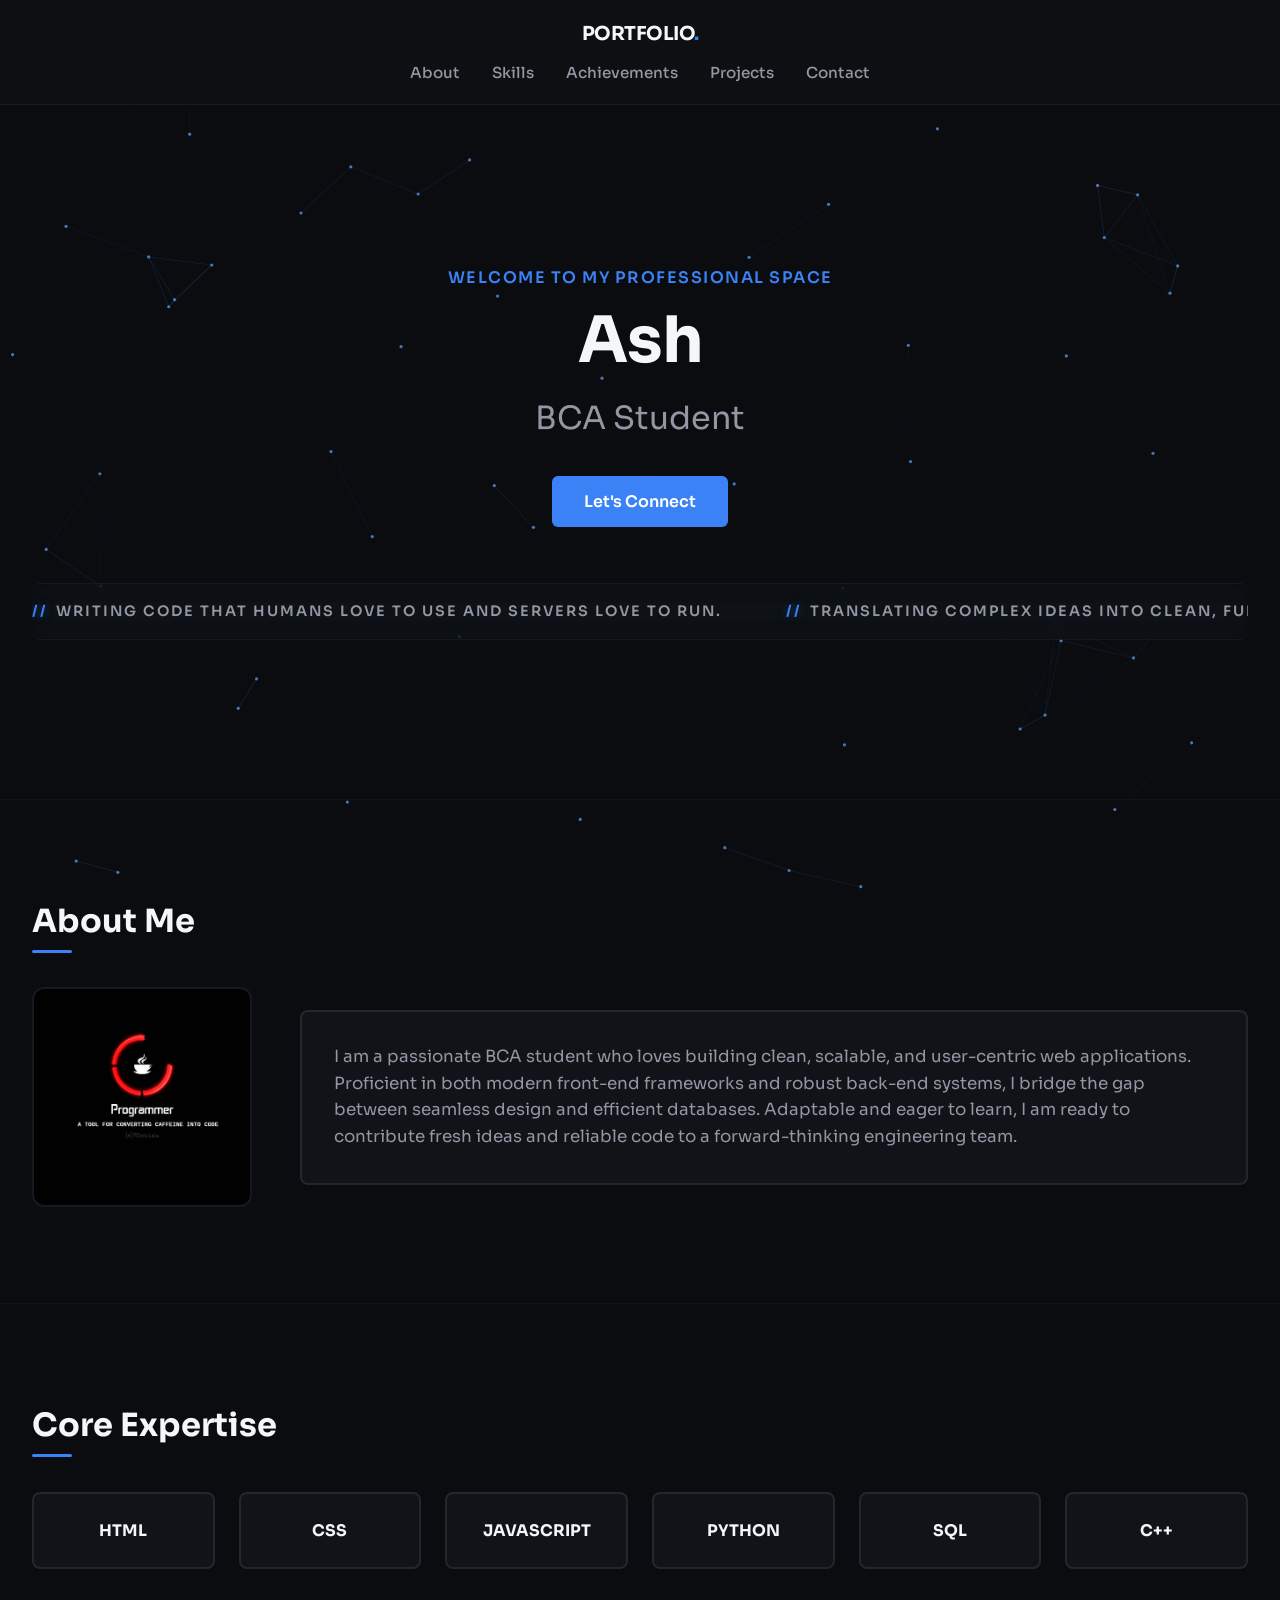
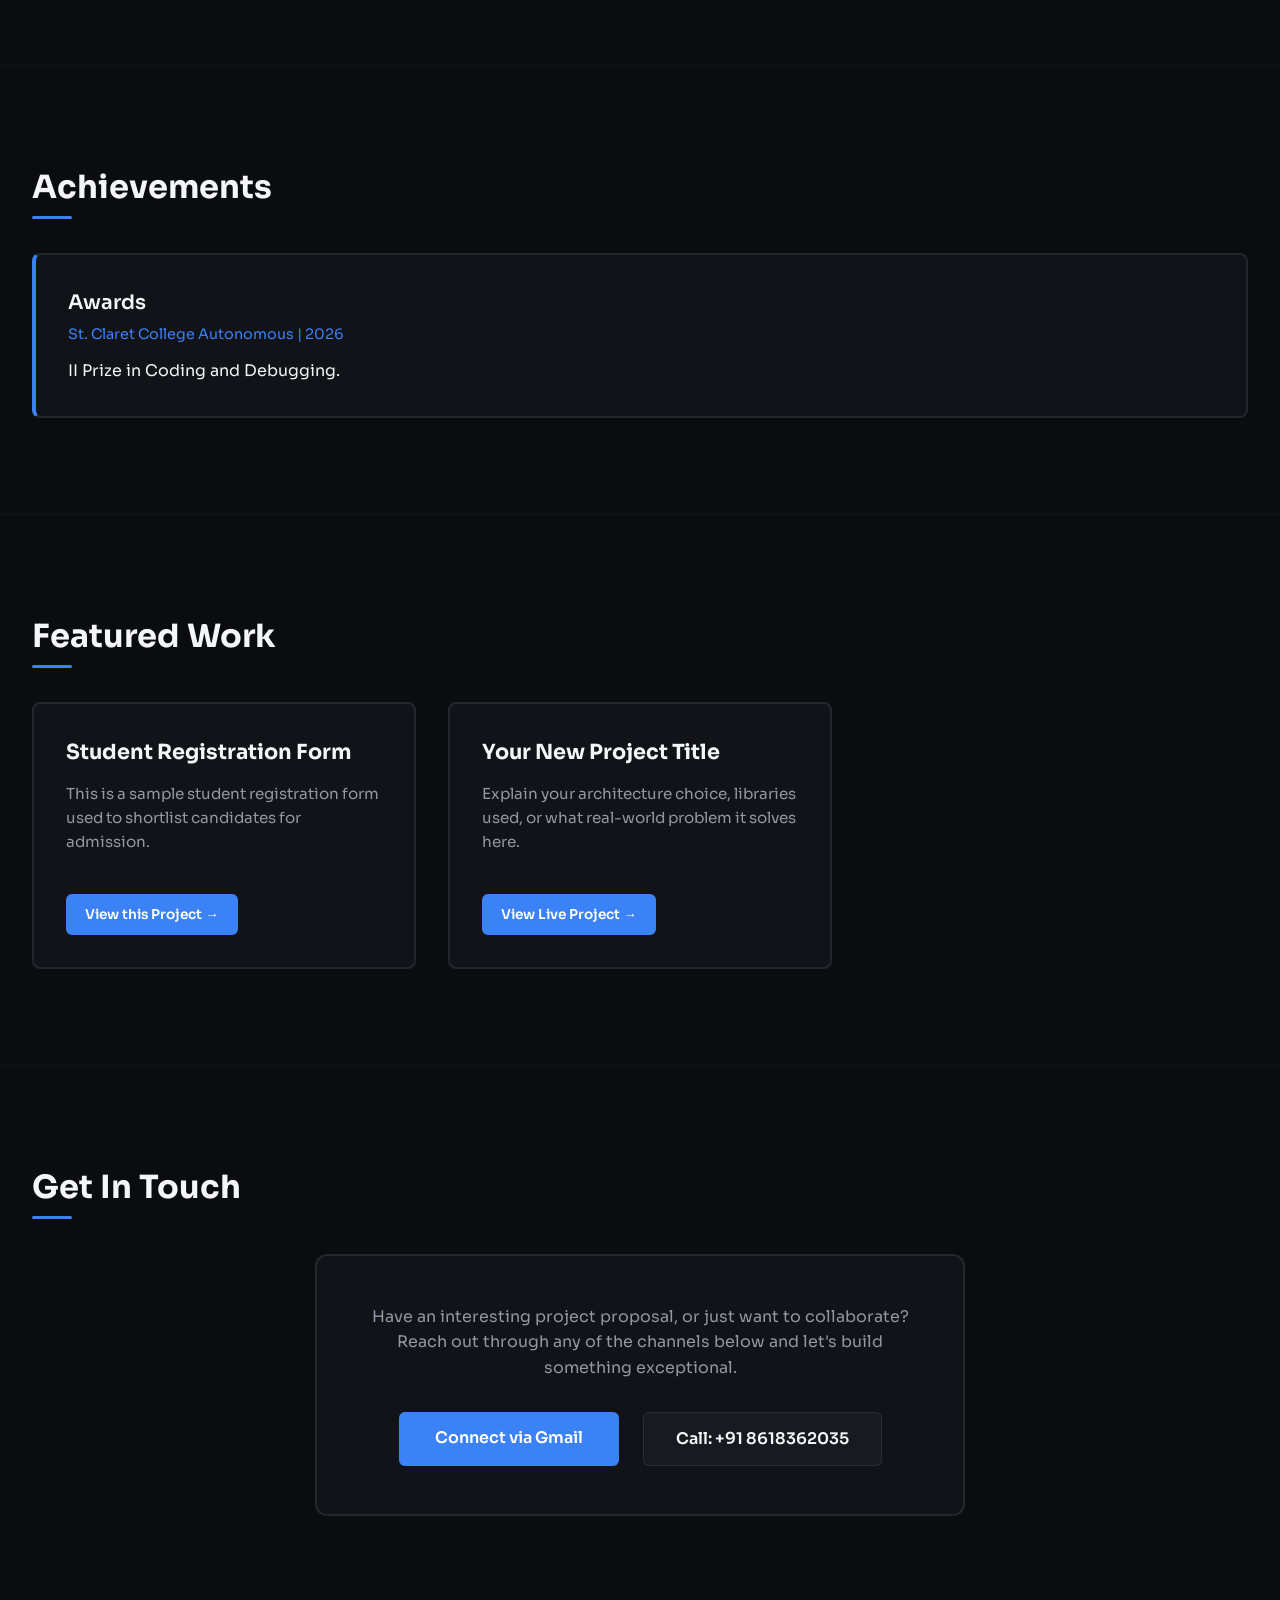
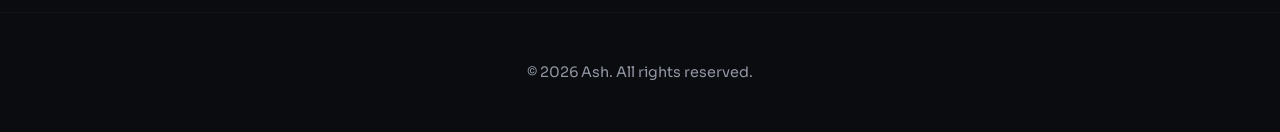
==== index.html @ 535f30d0 "Jul 12, 2026, 1:12 PM" ====
<!DOCTYPE html>
<html lang="en">

<head>
    <meta charset="UTF-8">
    <meta name="viewport" content="width=device-width, initial-scale=1.0">
    <title>Professional Portfolio</title>
    <!-- Google Fonts for premium typography -->
    <link rel="preconnect" href="https://fonts.googleapis.com">
    <link rel="preconnect" href="https://fonts.gstatic.com" crossorigin>
    <link href="https://fonts.googleapis.com/css2?family=Sora:wght@300;400;500;600;700&display=swap"
        rel="stylesheet">

    <!-- Link to your external stylesheet -->
    <link rel="stylesheet" href="style.css">
</head>

<body>

    <!-- Animated network constellation background -->
<canvas id="bg-canvas"></canvas>

    <!-- Navigation Ribbon -->
    <header class="header-ribbon">
        <nav class="nav-container">
            <div class="logo">PORTFOLIO<span>.</span></div>
            <ul class="nav-links">
                <li><a href="#about">About</a></li>
                <li><a href="#skills">Skills</a></li>
                <li><a href="#achievements">Achievements</a></li>
                <li><a href="#projects">Projects</a></li>
                <li><a href="#contact">Contact</a></li>
            </ul>
        </nav>
    </header>

    <main>
        <!-- Hero Section -->
        <section class="section hero">
            <div class="hero-tag">Welcome to my professional space</div>
            <h1 class="hero-name">Ash </h1>
            <div class="hero-designation">BCA Student </div>
            <a href="#contact" class="btn">Let's Connect</a>

            <!-- Modern Infinite Scrolling Marquee -->
            <div class="marquee-container">
                <div class="marquee-content">
                    <div class="marquee-item"><span>//</span> Writing code that humans love to use and servers love to
                        run. </div>
                    <div class="marquee-item"><span>//</span> Translating complex ideas into clean, functional, and
                        scalable code. </div>

                    <div class="marquee-item"><span>//</span> Writing code that humans love to use and servers love to
                        run.</div>
                    <div class="marquee-item"><span>//</span> Translating complex ideas into clean, functional, and
                        scalable code. </div>
                </div>
            </div>
        </section>

       <!-- About Section -->
<section id="about" class="section">
    <h2 class="section-title">About Me</h2>
    <div class="about-container">
        <div class="about-image-wrapper">
            <div class="profile-tile-inner">
                <img src="ash.jpg" alt="Ash - Profile Picture" class="profile-img">
            </div>
        </div>
        <div class="about-card">
            <p class="about-text">
                I am a passionate BCA student who loves building clean, scalable, and user-centric web
                applications. Proficient in both modern front-end frameworks and robust back-end systems, I bridge the
                gap between seamless design and efficient databases. Adaptable and eager to learn, I am ready to
                contribute fresh ideas and reliable code to a forward-thinking engineering team.
            </p>
        </div>
    </div>
</section>

        <!-- Skills Section -->
        <section id="skills" class="section">
            <h2 class="section-title">Core Expertise</h2>
            <div class="skills-grid">
                <div class="skill-card">
                    <h4>HTML</h4>
                </div>
                <div class="skill-card">
                    <h4>CSS</h4>
                </div>
                <div class="skill-card">
                    <h4>JAVASCRIPT</h4>
                </div>
                <div class="skill-card">
                    <h4>PYTHON</h4>
                </div>
                <div class="skill-card">
                    <h4>SQL</h4>
                </div>
                <div class="skill-card">
                    <h4>C++</h4>
                </div>
            </div>
        </section>

        <!-- Achievements Section -->
        <section id="achievements" class="section">
            <h2 class="section-title">Achievements</h2>
            <div class="achievements-list">
                <div class="achievement-item">
                    <h3 class="achievement-title">Awards</h3>
                    <div class="achievement-meta">St. Claret College Autonomous | 2026</div>
                    <p class="about-text">II Prize in Coding and Debugging.</p>
                </div>
            </div>
        </section>

        <!-- Projects Section -->
        <section id="projects" class="section">
            <h2 class="section-title">Featured Work</h2>
            <div class="projects-grid">
                <div class="project-card live-project-card">
                    <div>
                        <h3 class="project-title">Student Registration Form</h3>
                        <p class="project-desc">This is a sample student registration form used to shortlist candidates
                            for admission.</p>
                    </div>
                    <a href="SRF.html" target="_blank" class="btn project-btn">View this Project →</a>
                </div>
                <div class="project-card">
                    <div>
                        <h3 class="project-title">Your New Project Title</h3>
                        <p class="project-desc">Explain your architecture choice, libraries used, or what real-world
                            problem it solves here.</p>
                    </div>
                    <a href="your-project-folder-name/index.html" target="_blank" class="btn project-btn">View Live
                        Project →</a>
                </div>
            </div>
        </section>

        <!-- Contact Section -->
        <section id="contact" class="section">
            <h2 class="section-title">Get In Touch</h2>
            <div class="contact-box">
                <p>Have an interesting project proposal, or just want to collaborate? Reach out through any of the
                    channels below and let's build something exceptional.</p>
                <div class="contact-actions">
                    <a href="https://mail.google.com/mail/?view=cm&fs=1&to=ashwinvinu346@gmail.com&su=Project%20Inquiry"
                        target="_blank" class="btn contact-btn">
                        Connect via Gmail
                    </a>
                    <a href="tel:+918618362035" class="btn contact-btn btn-secondary">
                        Call: +91 8618362035
                    </a>
                </div>
            </div>
        </section>
    </main>

    <!-- Footer Space -->
    <footer class="footer">
        <p>&copy; 2026 Ash. All rights reserved.</p>
    </footer>

    <!-- Link to your external script -->
    <script src="script.js" defer></script>

    <script>
        const canvas = document.getElementById('bg-canvas');
        const ctx = canvas.getContext('2d');
        let width, height, particles;
        function resize() {
            width = canvas.width = window.innerWidth;
            height = canvas.height = window.innerHeight;
        }
        window.addEventListener('resize', resize);
        resize();
        const PARTICLE_COUNT = Math.floor((width * height) / 18000);
        const LINK_DISTANCE = 140;
        const SPEED = 0.15;
        function createParticles() {
            particles = [];
            for (let i = 0; i < PARTICLE_COUNT; i++) {
                particles.push({
                    x: Math.random() * width,
                    y: Math.random() * height,
                    vx: (Math.random() - 0.5) * SPEED,
                    vy: (Math.random() - 0.5) * SPEED
                });
            }
        }
        createParticles();
        function draw() {
            ctx.clearRect(0, 0, width, height);
            for (let i = 0; i < particles.length; i++) {
                const p = particles[i];
                p.x += p.vx;
                p.y += p.vy;
                if (p.x < 0 || p.x > width) p.vx *= -1;
                if (p.y < 0 || p.y > height) p.vy *= -1;
                ctx.beginPath();
                ctx.arc(p.x, p.y, 1.6, 0, Math.PI * 2);
                ctx.fillStyle = 'rgba(96, 165, 250, 0.7)';
                ctx.fill();
            }
            for (let i = 0; i < particles.length; i++) {
                for (let j = i + 1; j < particles.length; j++) {
                    const a = particles[i], b = particles[j];
                    const dx = a.x - b.x, dy = a.y - b.y;
                    const dist = Math.sqrt(dx * dx + dy * dy);
                    if (dist < LINK_DISTANCE) {
                        ctx.beginPath();
                        ctx.moveTo(a.x, a.y);
                        ctx.lineTo(b.x, b.y);
                        ctx.strokeStyle = `rgba(96, 165, 250, ${0.18 * (1 - dist / LINK_DISTANCE)})`;
                        ctx.lineWidth = 1;
                        ctx.stroke();
                    }
                }
            }
            requestAnimationFrame(draw);
        }
        draw();
    </script>
</body>

</html>
---- style.css ----
/* --- DESIGN SYSTEM & CSS VARIAIABLES --- */
:root {
    --bg-classic: #0a0c10;
--text-main: #f5f6f7;
--text-muted: #9297a3;
--accent: #3b82f6;
--accent-hover: #60a5fa;
--font-stack: 'Sora', -apple-system, BlinkMacSystemFont, sans-serif;
    --neon-glow: 0 10px 25px -5px rgba(59, 130, 246, 0.4), 0 8px 10px -6px rgba(59, 130, 246, 0.4);
    --bg-card-alpha: rgba(22, 25, 32, 0.6);
}

/* --- GLOBAL RESET & BEHAVIOR --- */
* {
    box-sizing: border-box;
    margin: 0;
    padding: 0;
}

html {
    scroll-behavior: smooth;
    scroll-padding-top: 80px;
}

body {
    font-family: var(--font-stack);
    background-color: var(--bg-classic);
    color: var(--text-main);
    overflow-x: hidden;
    line-height: 1.6;
}

/* --- BACKGROUND ANIMATION --- */
/* --- ANIMATED NETWORK CONSTELLATION BACKGROUND --- */
#bg-canvas {
    position: fixed;
    top: 0;
    left: 0;
    width: 100vw;
    height: 100vh;
    z-index: -1;
    background-color: var(--bg-classic);
}

@keyframes pulseBg {
    0% { transform: scale(1); }
    100% { transform: scale(1.08) translate(10px, -10px); }
}

/* --- STICKY NAVIGATION RIBBON --- */
.header-ribbon {
    position: sticky;
    top: 0;
    width: 100%;
    background: rgba(15, 17, 21, 0.85);
    backdrop-filter: blur(12px);
    -webkit-backdrop-filter: blur(12px);
    border-bottom: 1px solid rgba(255, 255, 255, 0.05);
    z-index: 100;
}

.nav-container {
    max-width: var(--max-width);
    margin: 0 auto;
    padding: 1.2rem 2rem;
    display: flex;
    flex-direction: column;
    align-items: center;
    gap: 0.6rem;
}

.logo {
    font-size: 1.2rem;
    font-weight: 700;
    letter-spacing: -0.5px;
}

.logo span {
    color: var(--accent);
}

.nav-links {
    display: flex;
    list-style: none;
    gap: 2rem;
    flex-wrap: wrap;
    justify-content: center;
}

.nav-links a {
    color: var(--text-muted);
    text-decoration: none;
    font-size: 0.95rem;
    font-weight: 500;
    transition: color 0.25s ease;
}

.nav-links a:hover {
    color: var(--accent);
}

/* --- LAYOUT UTILITIES --- */
.section {
    max-width: var(--max-width);
    margin: 0 auto;
    padding: 6rem 2rem;
    border-bottom: 1px solid rgba(255, 255, 255, 0.03);
}

.section-title {
    font-size: 2rem;
    font-weight: 700;
    margin-bottom: 2.5rem;
    position: relative;
    display: inline-block;
    opacity: 0;
    transform: translateX(100px);
    transition: transform 1s cubic-bezier(0.16, 1, 0.3, 1), opacity 1s cubic-bezier(0.16, 1, 0.3, 1);
    will-change: transform, opacity;
}

.section-title.is-visible {
    opacity: 1;
    transform: translateX(0);
}

.section-title::after {
    content: '';
    position: absolute;
    bottom: -6px;
    left: 0;
    width: 40px;
    height: 3px;
    background-color: var(--accent);
    border-radius: 2px;
}

/* --- HERO HEADER SECTION --- */
.hero {
    display: flex;
    flex-direction: column;
    justify-content: center;
    align-items: center;
    text-align: center;
    min-height: calc(85vh - 70px);
}

.hero-designation {
    font-size: 2rem;
    color: var(--text-muted);
    font-weight: 400;
    margin-bottom: 2rem;
    opacity: 0;
    animation: fadeInDesignation 1.4s ease forwards;
    animation-delay: 0.6s;
}

@keyframes fadeInDesignation {
    from {
        opacity: 0;
        transform: translateY(16px);
    }
    to {
        opacity: 1;
        transform: translateY(0);
    }
}

.hero-tag {
    color: var(--accent);
    font-size: 1rem;
    font-weight: 600;
    letter-spacing: 1.5px;
    text-transform: uppercase;
    margin-bottom: 1rem;
}

.hero-name {
    font-size: 4rem;
    font-weight: 700;
    line-height: 1.1;
    margin-bottom: 1rem;
    letter-spacing: -1px;
}

.hero-designation {
    font-size: 2rem;
    color: var(--text-muted);
    font-weight: 400;
    margin-bottom: 2rem;
}

.btn {
    display: inline-block;
    background-color: var(--accent);
    color: #fff;
    padding: 0.8rem 2rem;
    border-radius: 6px;
    text-decoration: none;
    font-weight: 600;
    transition: transform 0.25s cubic-bezier(0.4, 0, 0.2, 1), background-color 0.25s ease, box-shadow 0.25s ease;
    width: fit-content;
}

.btn:hover {
    background-color: var(--accent-hover);
    transform: translateY(-4px);
    box-shadow: var(--neon-glow);
}

/* --- MODERN INFINITE MARQUEE --- */
.marquee-container {
    margin-top: 3.5rem;
    width: 100%;
    overflow: hidden;
    background: rgba(22, 25, 32, 0.4);
    backdrop-filter: blur(8px);
    -webkit-backdrop-filter: blur(8px);
    border-top: 1px solid rgba(255, 255, 255, 0.03);
    border-bottom: 1px solid rgba(255, 255, 255, 0.03);
    padding: 1rem 0;
    display: flex;
    align-items: center;
    border-radius: 8px;
    box-shadow: inset 0 0 20px rgba(0, 0, 0, 0.2);
    user-select: none;
}

.marquee-content {
    display: flex;
    white-space: nowrap;
    gap: 4rem;
    animation: scrollMarquee 25s linear infinite;
}

.marquee-container:hover .marquee-content {
    animation-play-state: paused;
}

.marquee-item {
    display: flex;
    align-items: center;
    gap: 0.5rem;
    font-size: 0.9rem;
    font-weight: 600;
    text-transform: uppercase;
    letter-spacing: 2px;
    color: var(--text-muted);
    transition: color 0.3s ease;
}

.marquee-item span {
    color: var(--accent);
    text-shadow: 0 0 8px rgba(59, 130, 246, 0.5);
}

.marquee-item:hover {
    color: var(--text-main);
}

@keyframes scrollMarquee {
    0% { transform: translateX(0); }
    100% { transform: translateX(-50%); }
}

/* --- ABOUT SECTION WITH PROFILE IMAGE --- */
/* STREAMING_CHUNK: Applying hardware-accelerated Cyber-Border CSS styles... */
/* --- ABOUT SECTION WITH ELECTRIC CYBER-BORDER PROFILE TILE --- */
.about-container {
    display: flex;
    gap: 3rem;
    align-items: center;
}

.about-card {
    flex: 1;
    background-color: var(--bg-card-alpha);
    backdrop-filter: blur(6px);
    -webkit-backdrop-filter: blur(6px);
    padding: 2rem;
    border-radius: 8px;
    border: 2px solid rgba(255, 255, 255, 0.08);
    transition: transform 0.25s cubic-bezier(0.4, 0, 0.2, 1), border-color 0.25s ease, box-shadow 0.25s ease;
}

.about-card:hover {
    transform: translateY(-5px);
    border-color: var(--accent);
    box-shadow: var(--neon-glow);
}

.about-card .about-text {
    color: var(--text-muted);
    font-size: 1.05rem;
}
/* Profile picture main tile container */
.about-image-wrapper {
    position: relative;
    width: 220px;
    height: 220px;
    border-radius: 12px;
    overflow: hidden;
    background: #161920;
    display: flex;
    align-items: center;
    justify-content: center;
    flex-shrink: 0;
    /* Handles the smooth card-lift physics and shadow transitions */
    transition: transform 0.3s cubic-bezier(0.4, 0, 0.2, 1), box-shadow 0.3s ease;
    cursor: pointer;
}

/* The neon laser line running behind the tile border.
   It spins in a continuous loop ONLY when the card is hovered */
.about-image-wrapper::before {
    content: '';
    position: absolute;
    width: 150%;
    height: 150%;
    background: conic-gradient(from 0deg, transparent, #3b82f6, #60a5fa, transparent, transparent);
    animation: rotateProfileBorder 3s linear infinite;
    opacity: 0; /* Hidden when not hovered */
    transition: opacity 0.3s ease;
    z-index: 1;
}

/* Inner masking card container to create a perfect 2px gap around your picture */
.profile-tile-inner {
    position: relative;
    width: calc(100% - 4px); /* Subtracting 4px creates a clean 2px frame edge space */
    height: calc(100% - 4px);
    background: #161920;
    border-radius: 10px;
    overflow: hidden;
    z-index: 2;
}

.profile-img {
    width: 100%;
    height: 100%;
    object-fit: cover;
    transition: transform 0.3s ease;
}

/* Hover Actions: Lifts the tile, triggers the loop scanner, and adds a micro-zoom to the portrait */
.about-image-wrapper:hover {
    transform: translateY(-8px) scale(1.03);
    box-shadow: 0 15px 30px rgba(59, 130, 246, 0.25);
}

.about-image-wrapper:hover::before {
    opacity: 1; /* Reveals the running border loop */
}

.about-image-wrapper:hover .profile-img {
    transform: scale(1.05); /* Slight internal zoom matches the pop */
}

/* Hardware-accelerated loop keyframes */
@keyframes rotateProfileBorder {
    from {
        transform: rotate(0deg);
    }
    to {
        transform: rotate(360deg);
    }
}

/* --- SKILLS SECTION WITH NEON EFFECTS --- */
.skills-grid {
    display: grid;
    grid-template-columns: repeat(auto-fill, minmax(180px, 1fr));
    gap: 1.5rem;
}

.skill-card {
    background-color: var(--bg-card-alpha);
    backdrop-filter: blur(6px);
    -webkit-backdrop-filter: blur(6px);
    padding: 1.5rem;
    border-radius: 8px;
    text-align: center;
    border: 2px solid rgba(255, 255, 255, 0.08);
    transition: transform 0.25s cubic-bezier(0.4, 0, 0.2, 1), border-color 0.25s ease, box-shadow 0.25s ease;
}

.skill-card:hover {
    transform: translateY(-5px);
    border-color: var(--accent);
    box-shadow: var(--neon-glow);
}

/* --- ACHIEVEMENTS SECTION (FRESH ELECTRIC CYBER-BORDER ONLY) --- */
.achievements-list {
    display: flex;
    flex-direction: column;
    gap: 1.5rem;
}

.achievement-item {
    background-color: var(--bg-card-alpha);
    backdrop-filter: blur(6px);
    -webkit-backdrop-filter: blur(6px);
    padding: 2rem;
    border-radius: 8px;
    border-left: 4px solid var(--accent);
    border-top: 2px solid rgba(255, 255, 255, 0.08);
    border-right: 2px solid rgba(255, 255, 255, 0.08);
    border-bottom: 2px solid rgba(255, 255, 255, 0.08);
    transition: transform 0.25s cubic-bezier(0.4, 0, 0.2, 1), border-color 0.25s ease, box-shadow 0.25s ease;
}

.achievement-item:hover {
    transform: translateY(-4px);
    border-color: #3b82f6;
    border-left-color: var(--accent);
    box-shadow: inset 0 0 12px rgba(59, 130, 246, 0.3), 0 10px 20px rgba(0, 0, 0, 0.3);
}

.achievement-item:hover .achievement-title {
    color: #60a5fa;
    text-shadow: 0 0 10px rgba(96, 165, 250, 0.5);
}

.achievement-title {
    font-size: 1.25rem;
    font-weight: 600;
    margin-bottom: 0.25rem;
    transition: color 0.25s ease, text-shadow 0.25s ease;
}

.achievement-meta {
    color: var(--accent);
    font-size: 0.9rem;
    margin-bottom: 0.75rem;
}

/* --- PROJECTS SECTION --- */
.projects-grid {
    display: grid;
    grid-template-columns: repeat(auto-fill, minmax(320px, 1fr));
    gap: 2rem;
}

.project-card {
    background-color: var(--bg-card-alpha);
    backdrop-filter: blur(6px);
    -webkit-backdrop-filter: blur(6px);
    border-radius: 8px;
    padding: 2rem;
    display: flex;
    flex-direction: column;
    justify-content: space-between;
    min-height: 220px;
    border: 2px solid rgba(255, 255, 255, 0.08);
    transition: transform 0.25s cubic-bezier(0.4, 0, 0.2, 1), border-color 0.25s ease, box-shadow 0.25s ease;
}

.project-card:hover {
    transform: translateY(-5px);
    border-color: var(--accent);
    box-shadow: var(--neon-glow);
}
.project-title {
    font-size: 1.3rem;
    margin-bottom: 0.75rem;
}

.project-desc {
    color: var(--text-muted);
    font-size: 0.95rem;
    margin-bottom: 1.5rem;
}

.project-btn {
    font-size: 0.85rem;
    padding: 0.6rem 1.2rem;
    margin-top: 1rem;
}

/* --- CONTACT SECTION (FRESH DEEP DIMENSION VOID STYLE ONLY) --- */
.contact-box {
    background-color: var(--bg-card-alpha);
    backdrop-filter: blur(6px);
    -webkit-backdrop-filter: blur(6px);
    padding: 3rem;
    border-radius: 12px;
    text-align: center;
    max-width: 650px;
    margin: 0 auto;
    border: 2px solid rgba(255, 255, 255, 0.08);
}  

.contact-box p {
    color: var(--text-muted);
    margin-bottom: 2rem;
}

.contact-actions {
    display: flex;
    gap: 1.5rem;
    justify-content: center;
    flex-wrap: wrap;
}

.contact-btn {
    min-width: 220px;
    text-align: center;
    transition: transform 0.25s cubic-bezier(0.4, 0, 0.2, 1), background-color 0.25s ease, border-color 0.25s ease, box-shadow 0.25s ease !important;
}

.btn-secondary {
    background-color: rgba(255, 255, 255, 0.03);
    border: 1px solid rgba(255, 255, 255, 0.08);
    color: var(--text-main);
}

.contact-actions .contact-btn:hover {
    transform: translateY(-8px);
    background-color: #1a1e26;
    border-color: rgba(255, 255, 255, 0.06);
    box-shadow: 0 30px 60px -15px rgba(0, 0, 0, 0.8);
}

/* --- FOOTER --- */
.footer {
    max-width: var(--max-width);
    margin: 0 auto;
    padding: 3rem 2rem;
    text-align: center;
    color: var(--text-muted);
    font-size: 0.9rem;
}

/* --- RESPONSIVE STRUCTURAL OVERRIDES --- */
@media (max-width: 768px) {
    .hero-name { font-size: 2.5rem; }
    .hero-designation { font-size: 1.5rem; }
    .nav-links { gap: 1rem; }
    .nav-links a { font-size: 0.85rem; }
    .section { padding: 4rem 1.5rem; }
    
    .about-container {
        flex-direction: column;
        text-align: center;
        gap: 2rem;
    }
    .profile-img {
        width: 180px;
        height: 180px;
    }
}
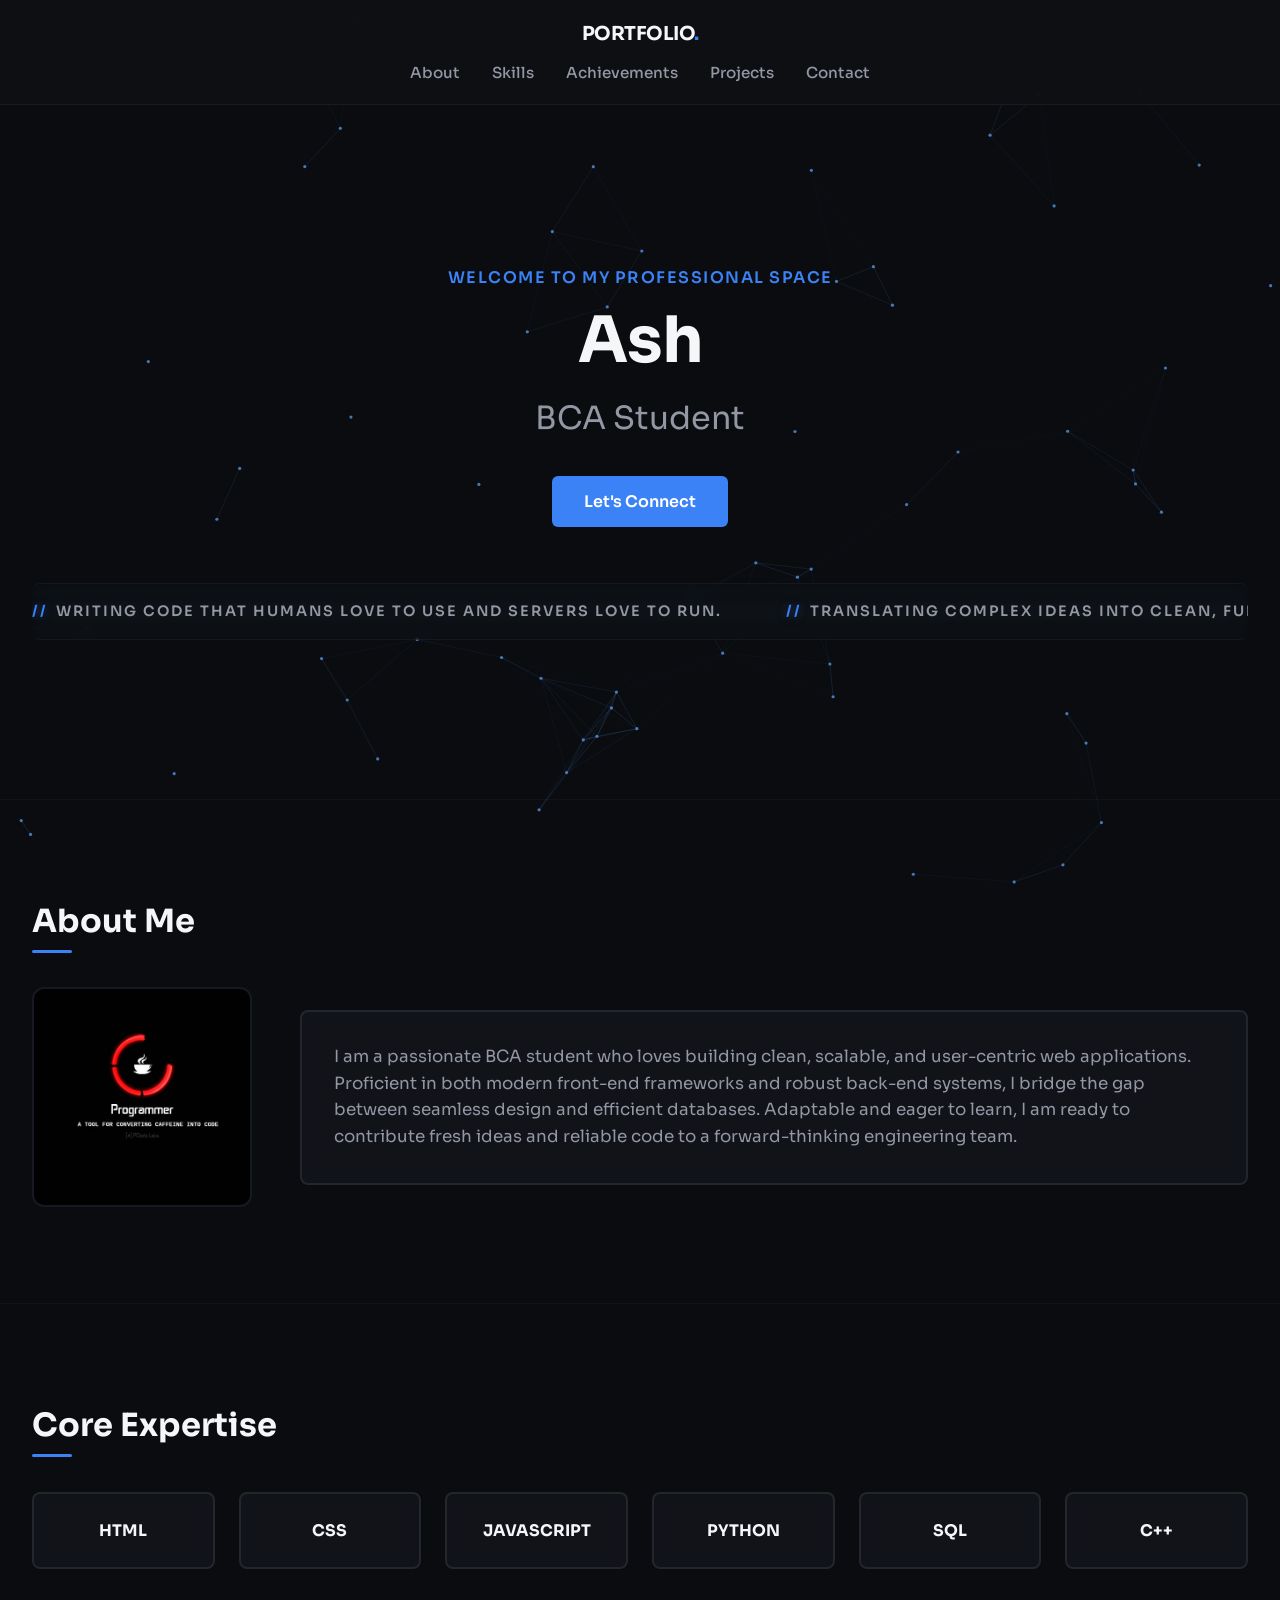
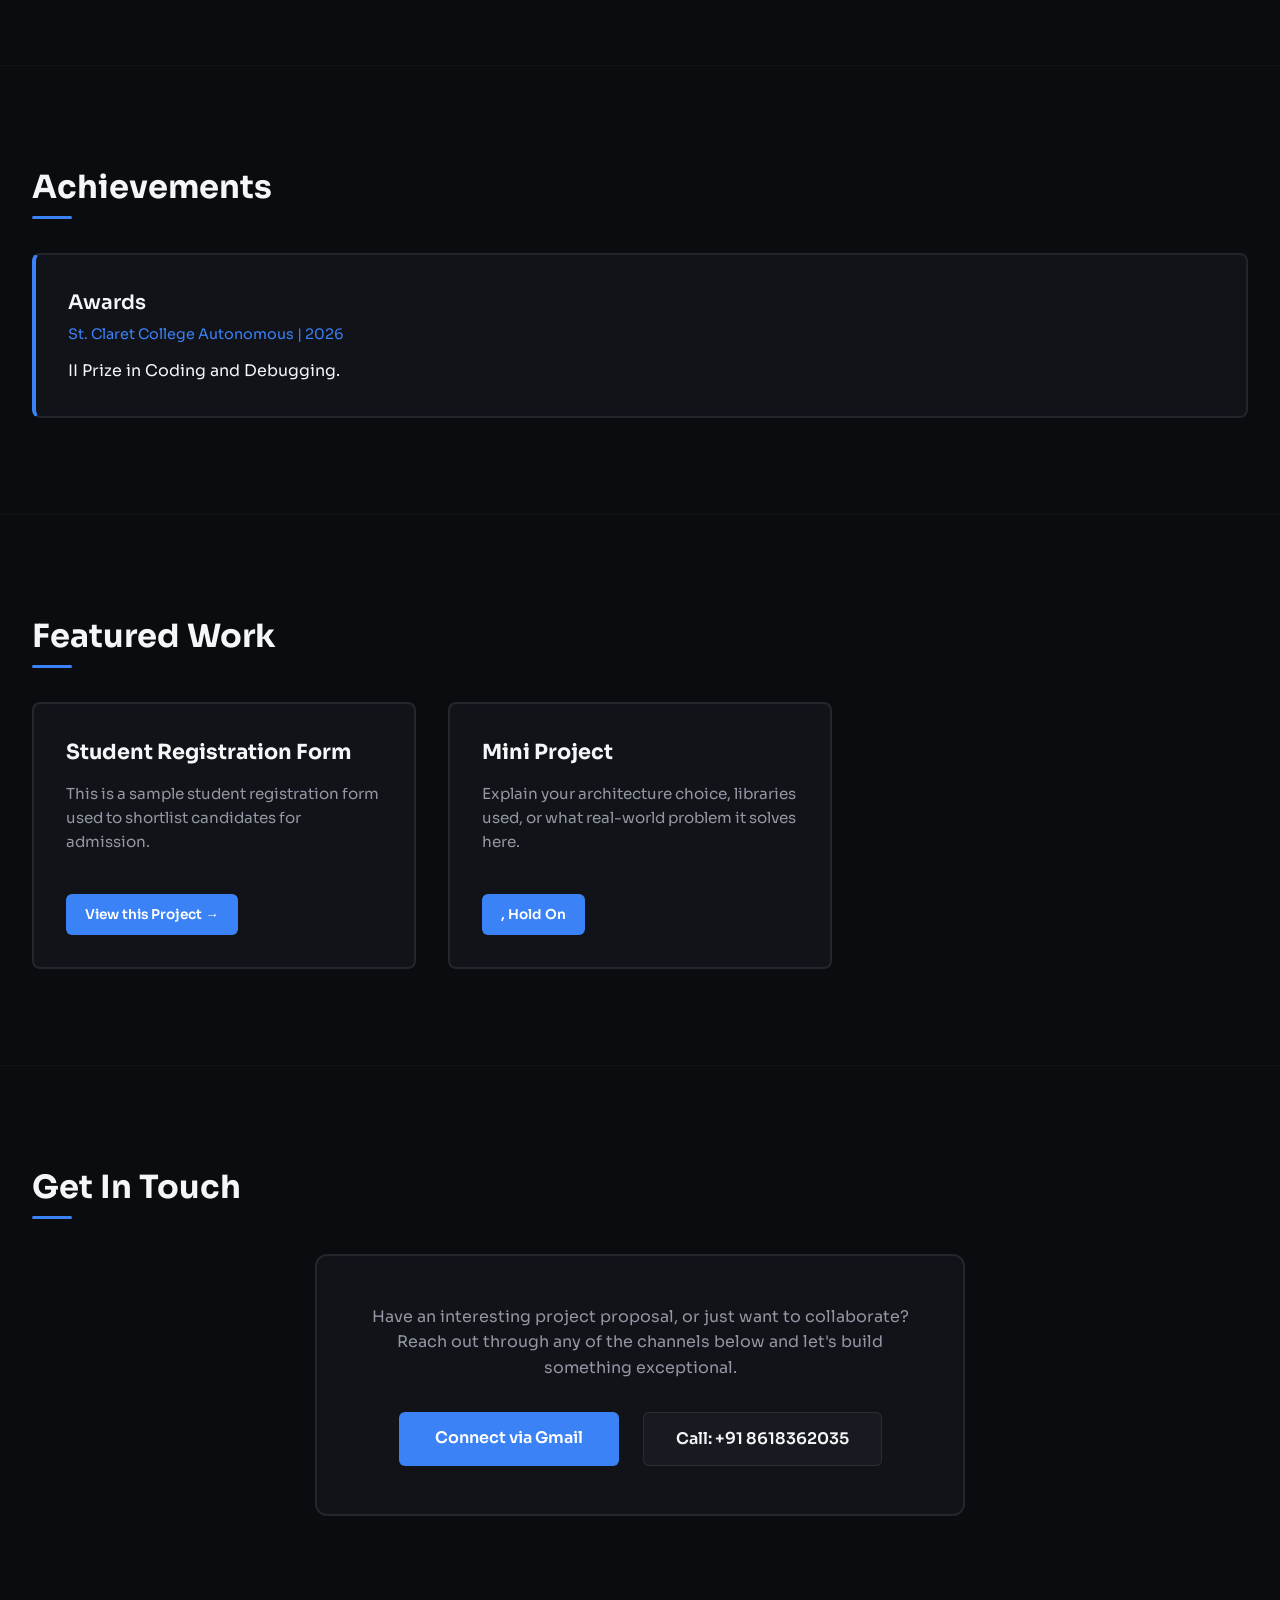
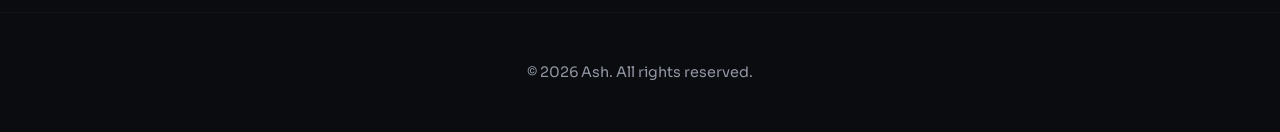
==== commit 3b190cb0: "Jul 12, 2026, 1:15 PM" ====
--- a/index.html
+++ b/index.html
@@ -129,12 +129,11 @@
                 </div>
                 <div class="project-card">
                     <div>
-                        <h3 class="project-title">Your New Project Title</h3>
+                        <h3 class="project-title">Mini Project</h3>
                         <p class="project-desc">Explain your architecture choice, libraries used, or what real-world
                             problem it solves here.</p>
                     </div>
-                    <a href="your-project-folder-name/index.html" target="_blank" class="btn project-btn">View Live
-                        Project →</a>
+                    <a href="your-project-folder-name/index.html" target="_blank" class="btn project-btn">, Hold On </a>
                 </div>
             </div>
         </section>
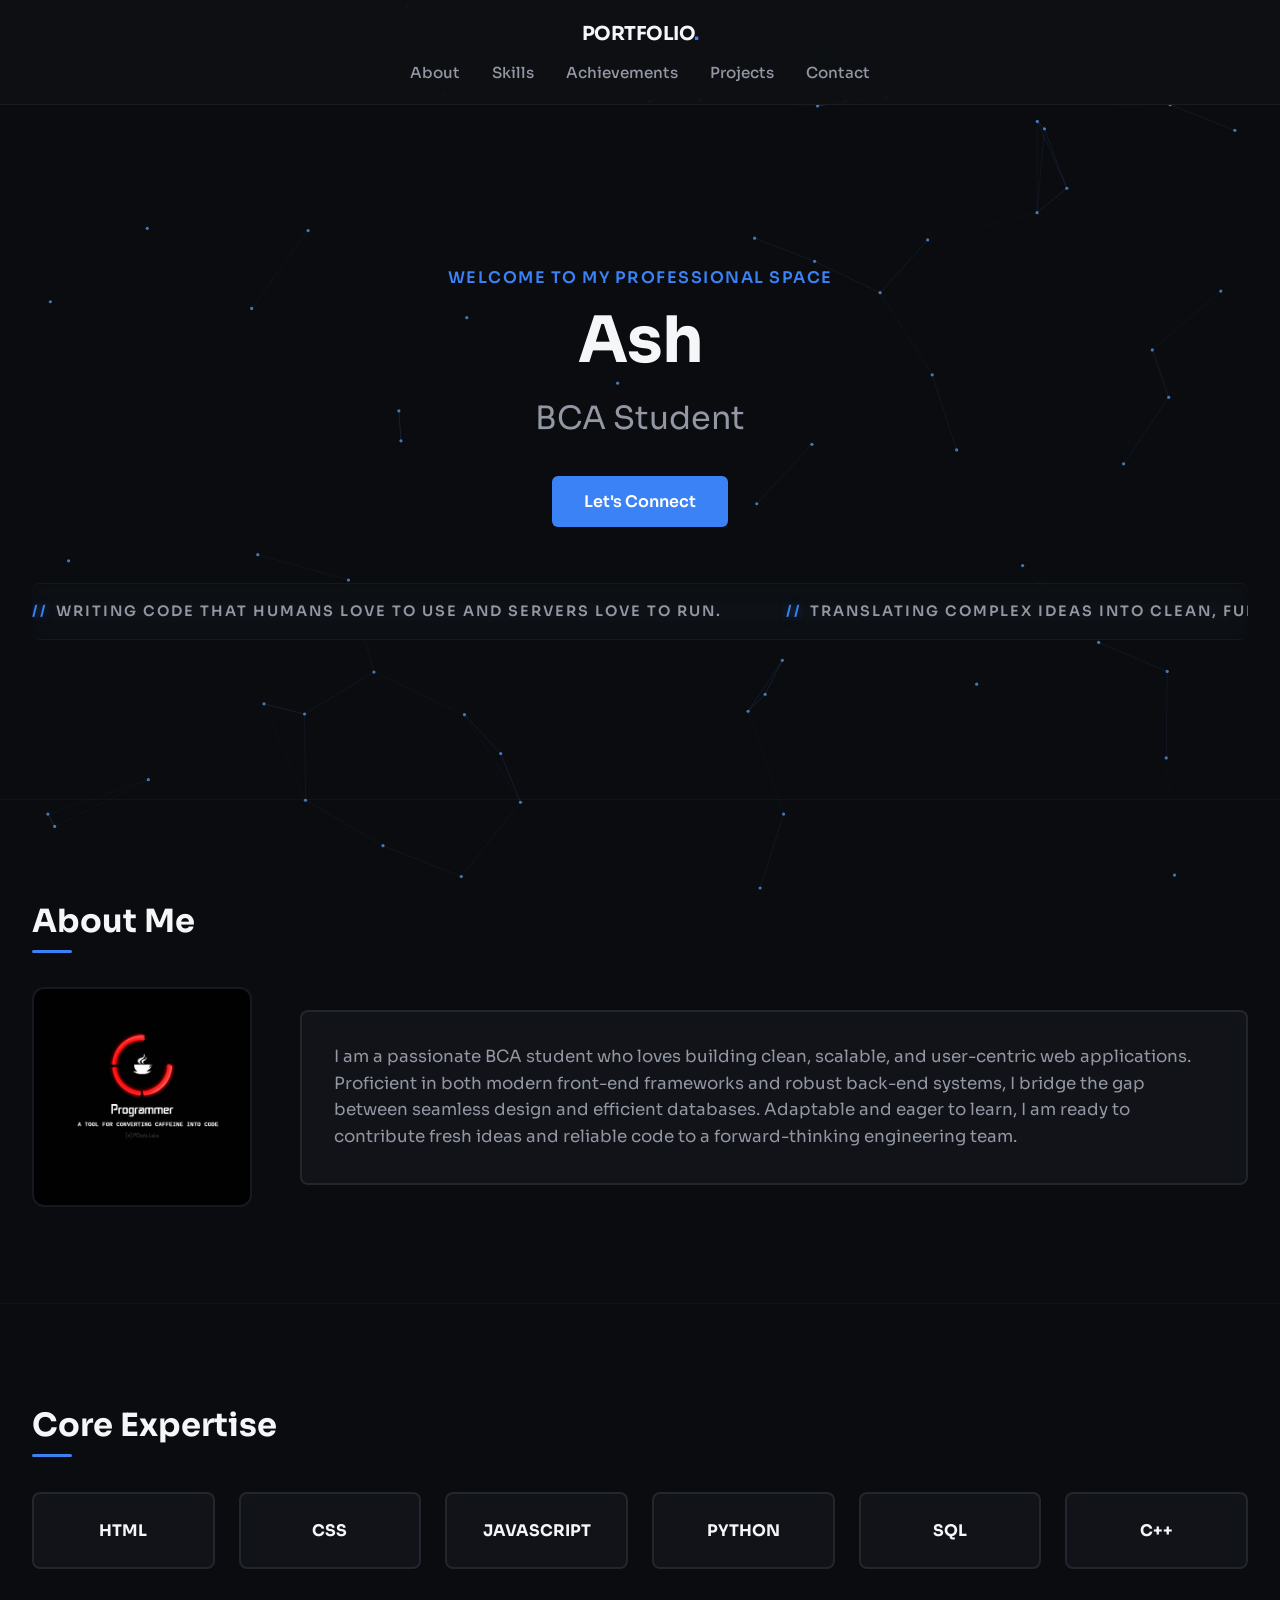
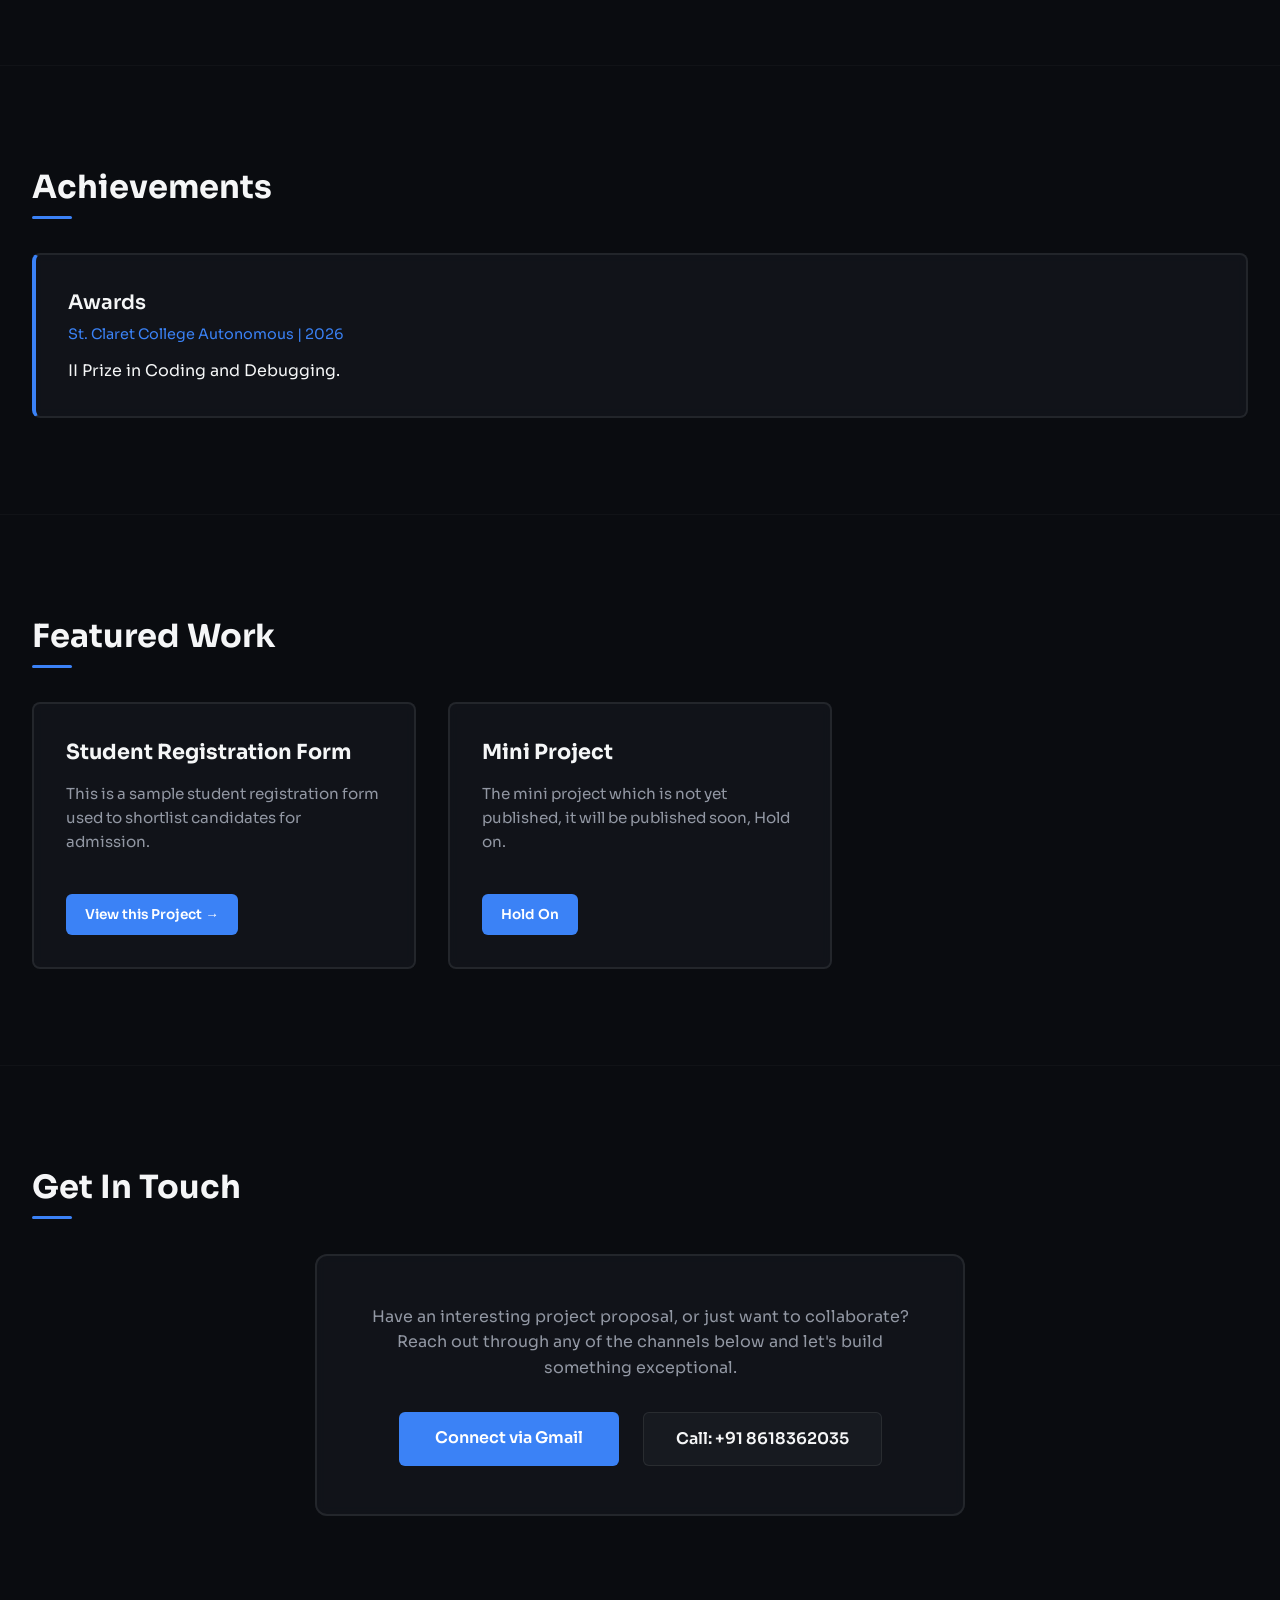
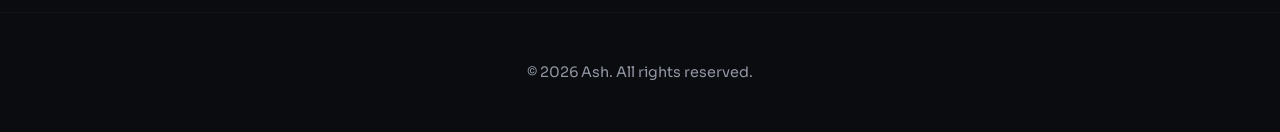
==== commit cfe3578d: "Jul 12, 2026, 1:16 PM" ====
--- a/index.html
+++ b/index.html
@@ -130,10 +130,9 @@
                 <div class="project-card">
                     <div>
                         <h3 class="project-title">Mini Project</h3>
-                        <p class="project-desc">Explain your architecture choice, libraries used, or what real-world
-                            problem it solves here.</p>
+                        <p class="project-desc">The mini project which is not yet published, it will be published soon, Hold on.</p>
                     </div>
-                    <a href="your-project-folder-name/index.html" target="_blank" class="btn project-btn">, Hold On </a>
+                    <a href="your-project-folder-name/index.html" target="_blank" class="btn project-btn"> Hold On </a>
                 </div>
             </div>
         </section>
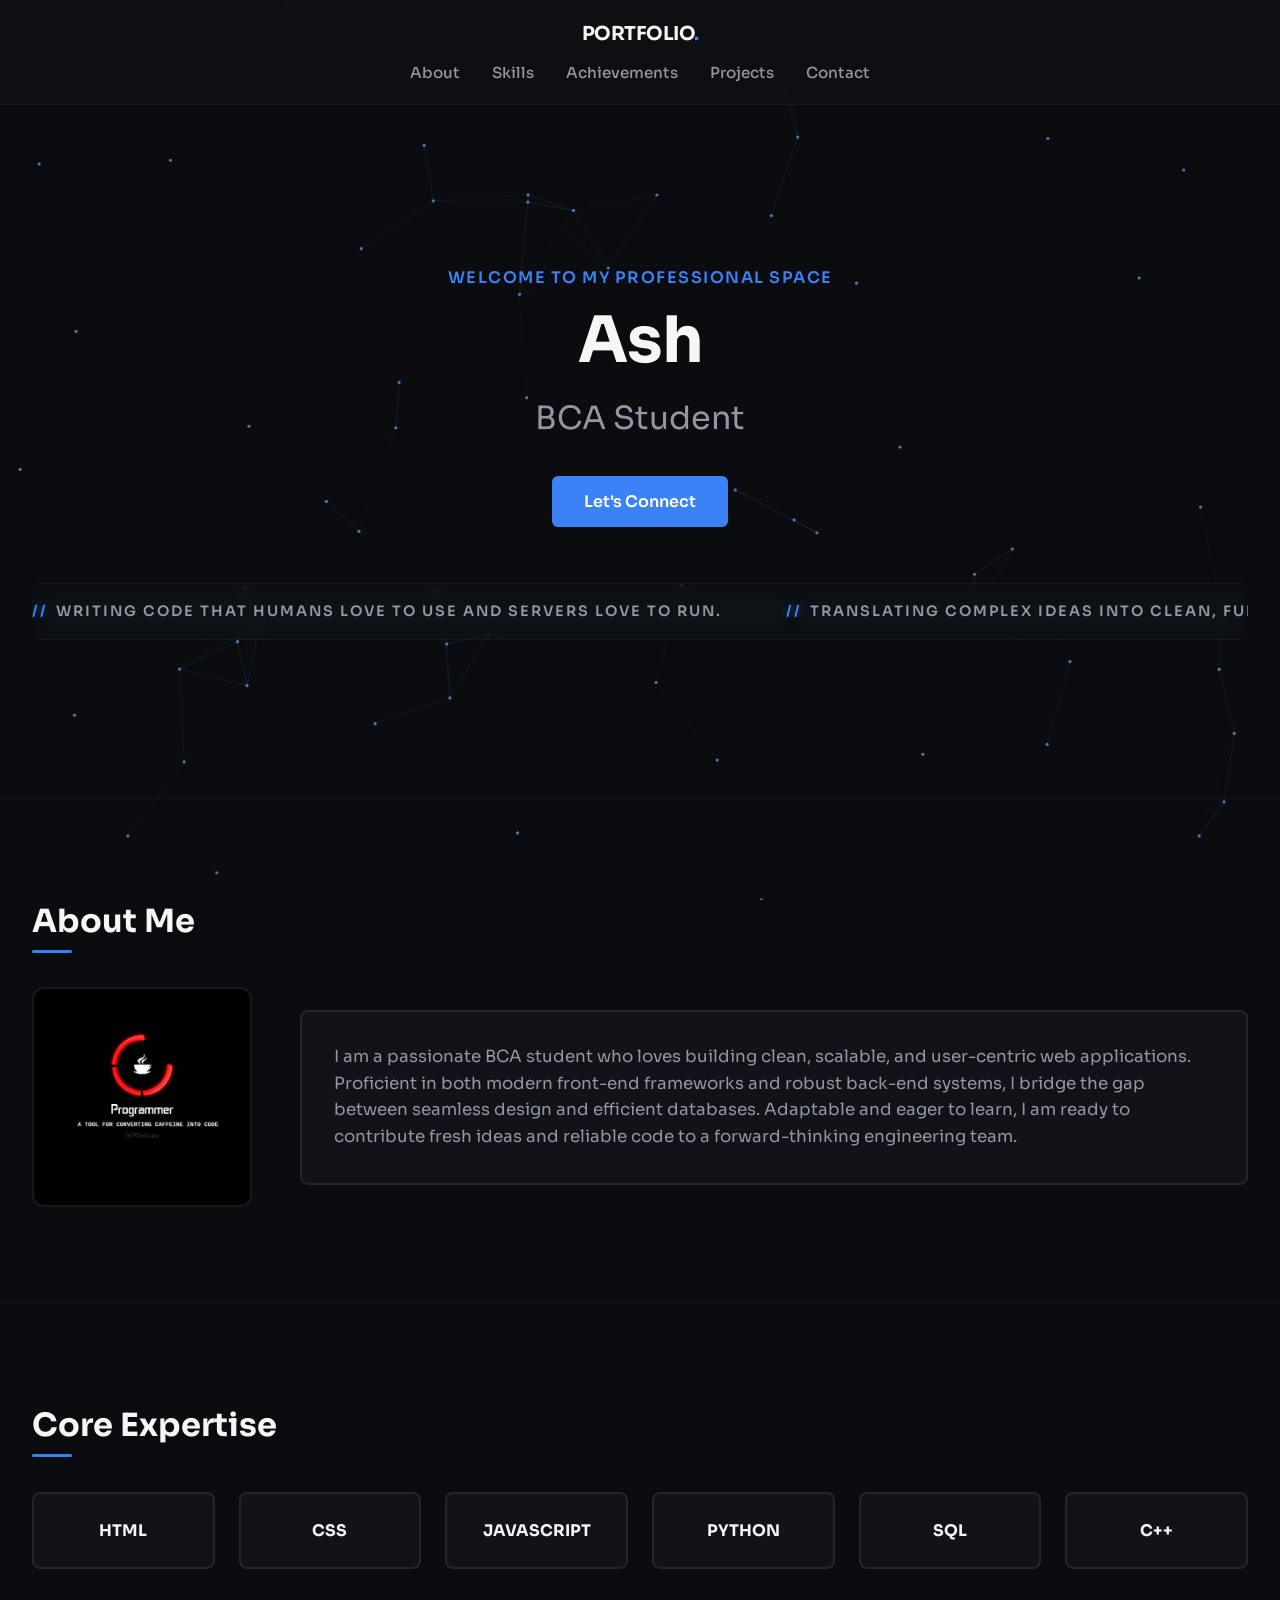
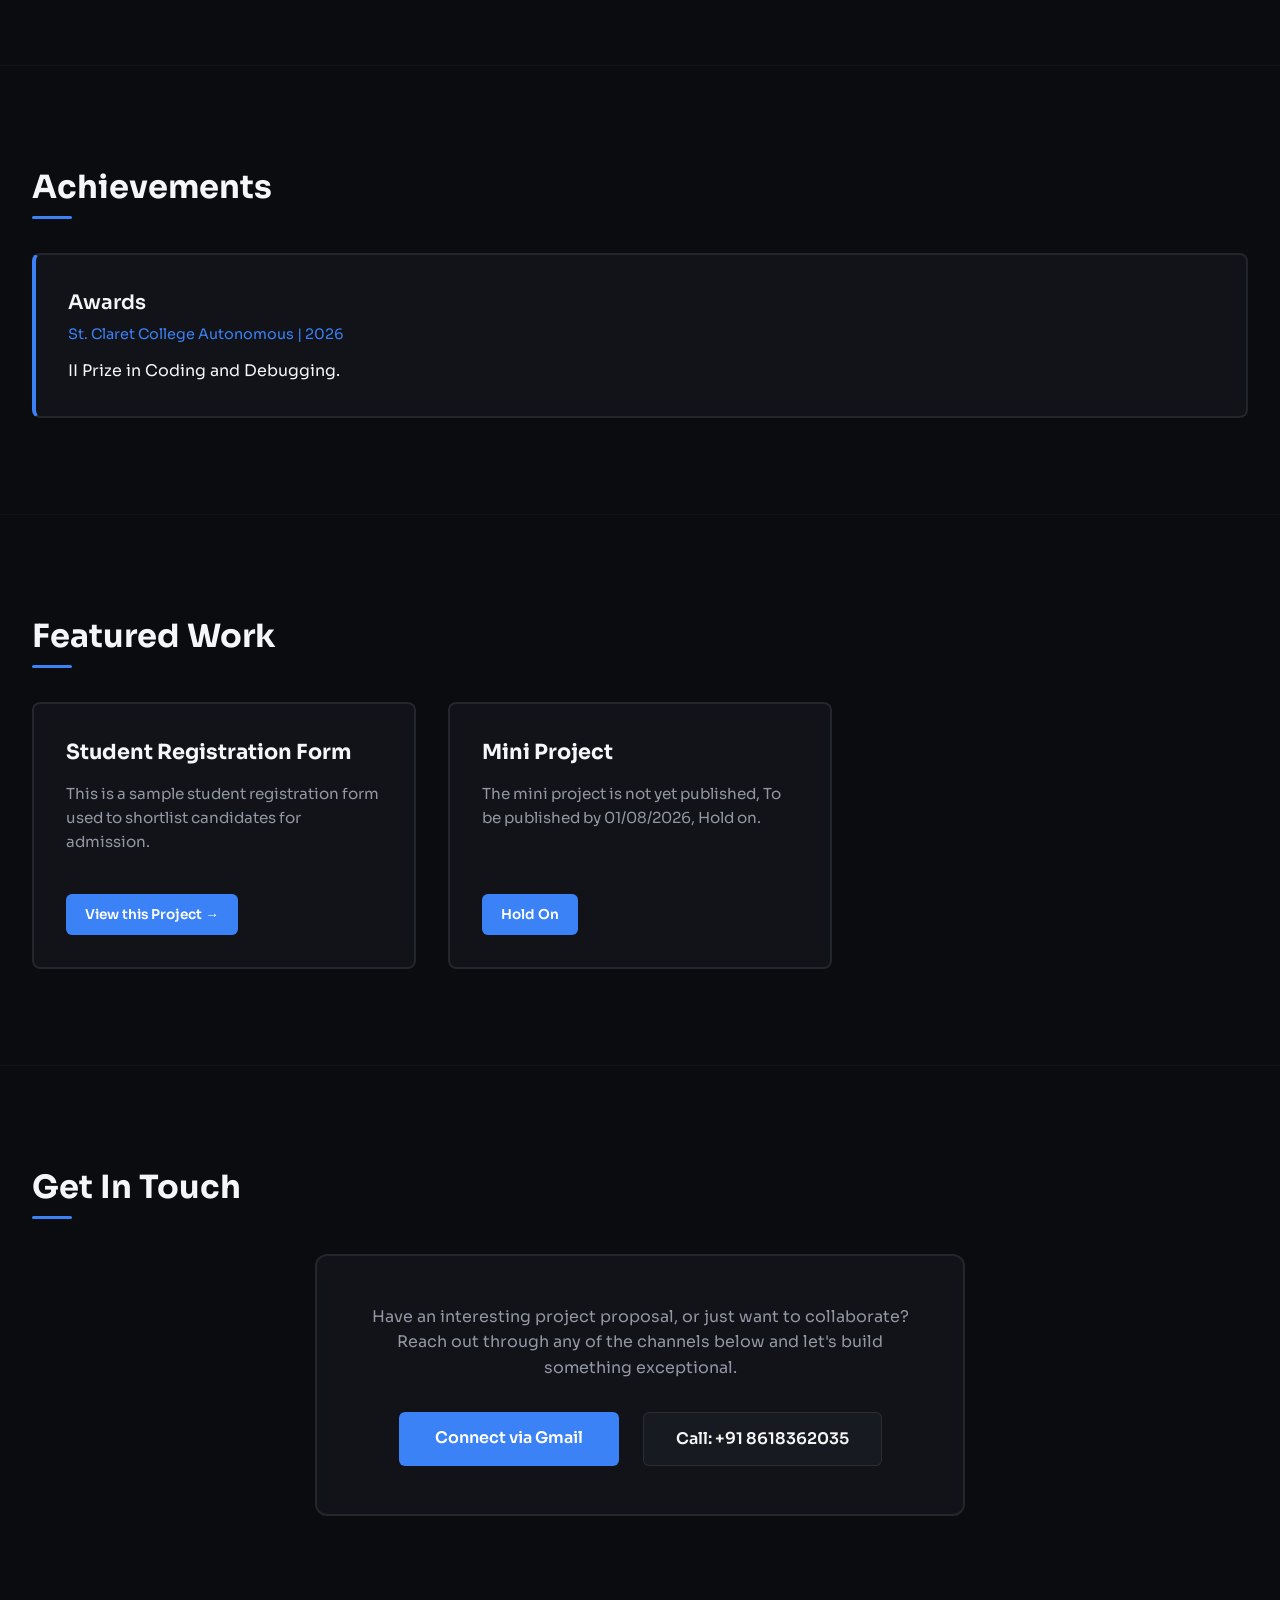
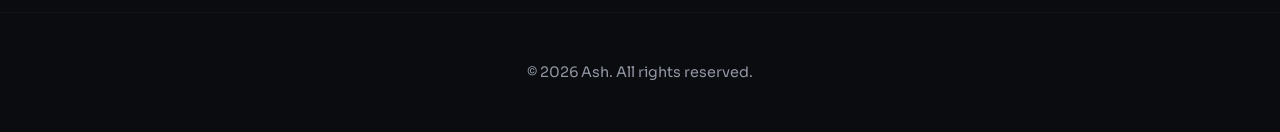
==== commit 642de21f: "Jul 12, 2026, 1:18 PM" ====
--- a/index.html
+++ b/index.html
@@ -130,7 +130,7 @@
                 <div class="project-card">
                     <div>
                         <h3 class="project-title">Mini Project</h3>
-                        <p class="project-desc">The mini project which is not yet published, it will be published soon, Hold on.</p>
+                        <p class="project-desc">The mini project is not yet published, To be published by 01/08/2026, Hold on.</p>
                     </div>
                     <a href="your-project-folder-name/index.html" target="_blank" class="btn project-btn"> Hold On </a>
                 </div>
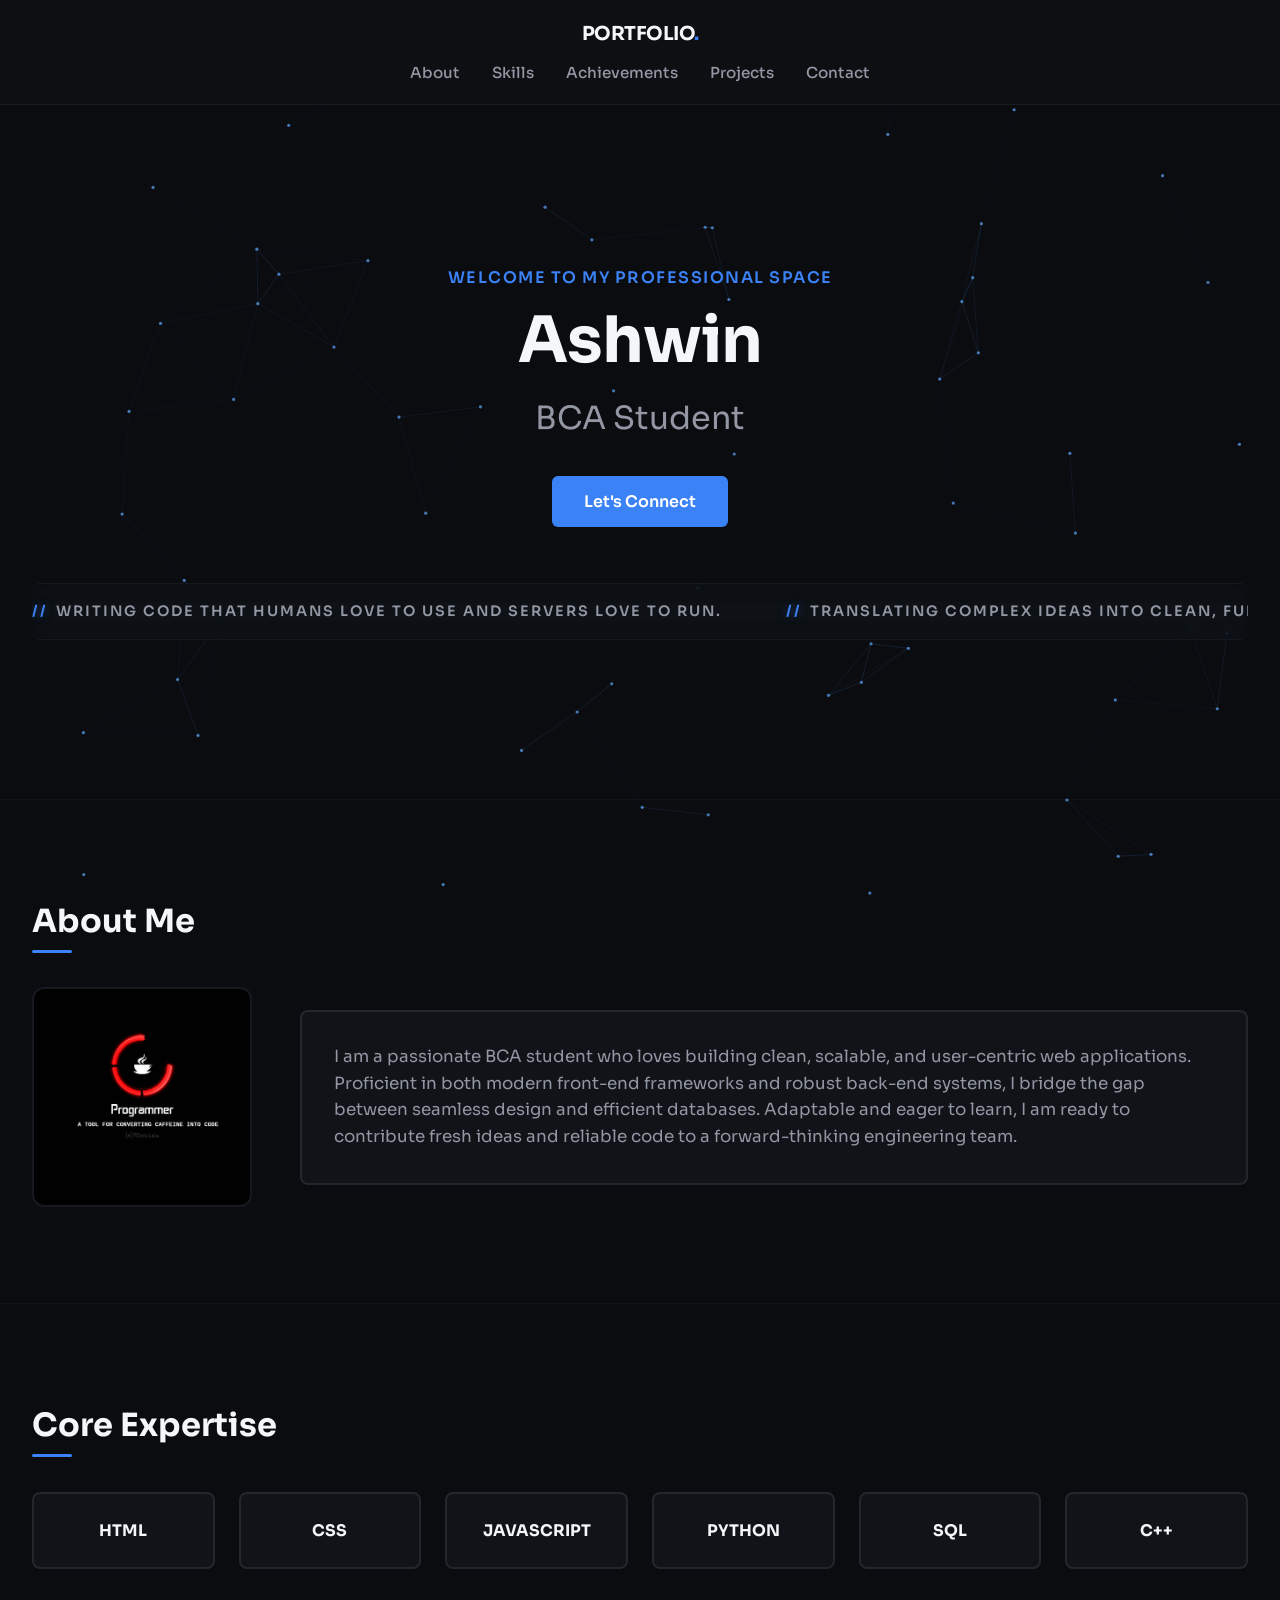
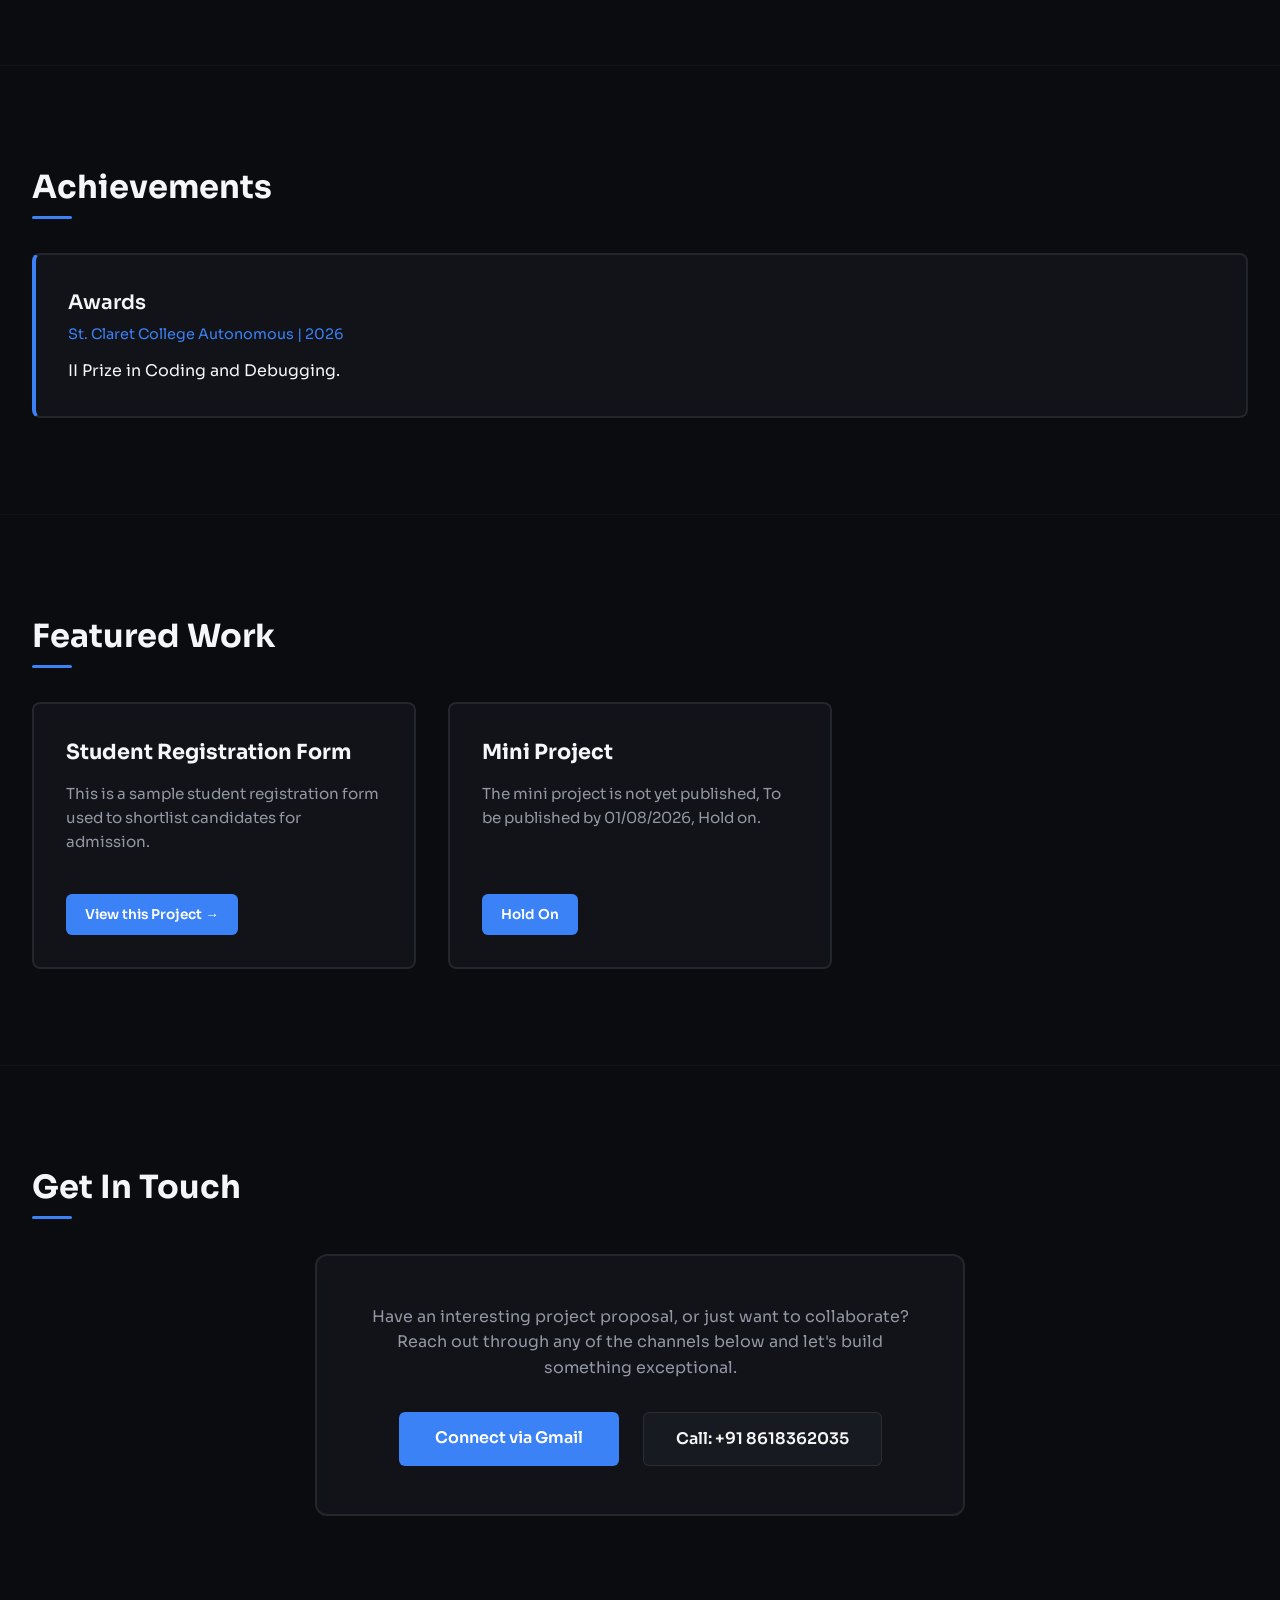
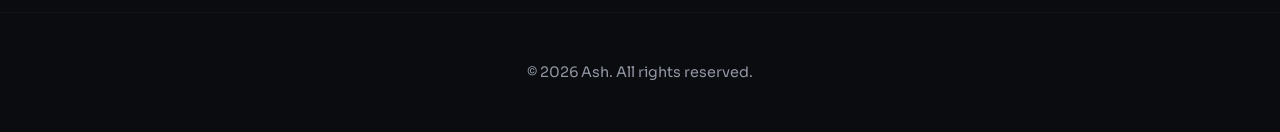
==== commit 8d13ee41: "Jul 13, 2026, 1:45 PM" ====
--- a/index.html
+++ b/index.html
@@ -38,7 +38,7 @@
         <!-- Hero Section -->
         <section class="section hero">
             <div class="hero-tag">Welcome to my professional space</div>
-            <h1 class="hero-name">Ash </h1>
+            <h1 class="hero-name">Ashwin </h1>
             <div class="hero-designation">BCA Student </div>
             <a href="#contact" class="btn">Let's Connect</a>
 
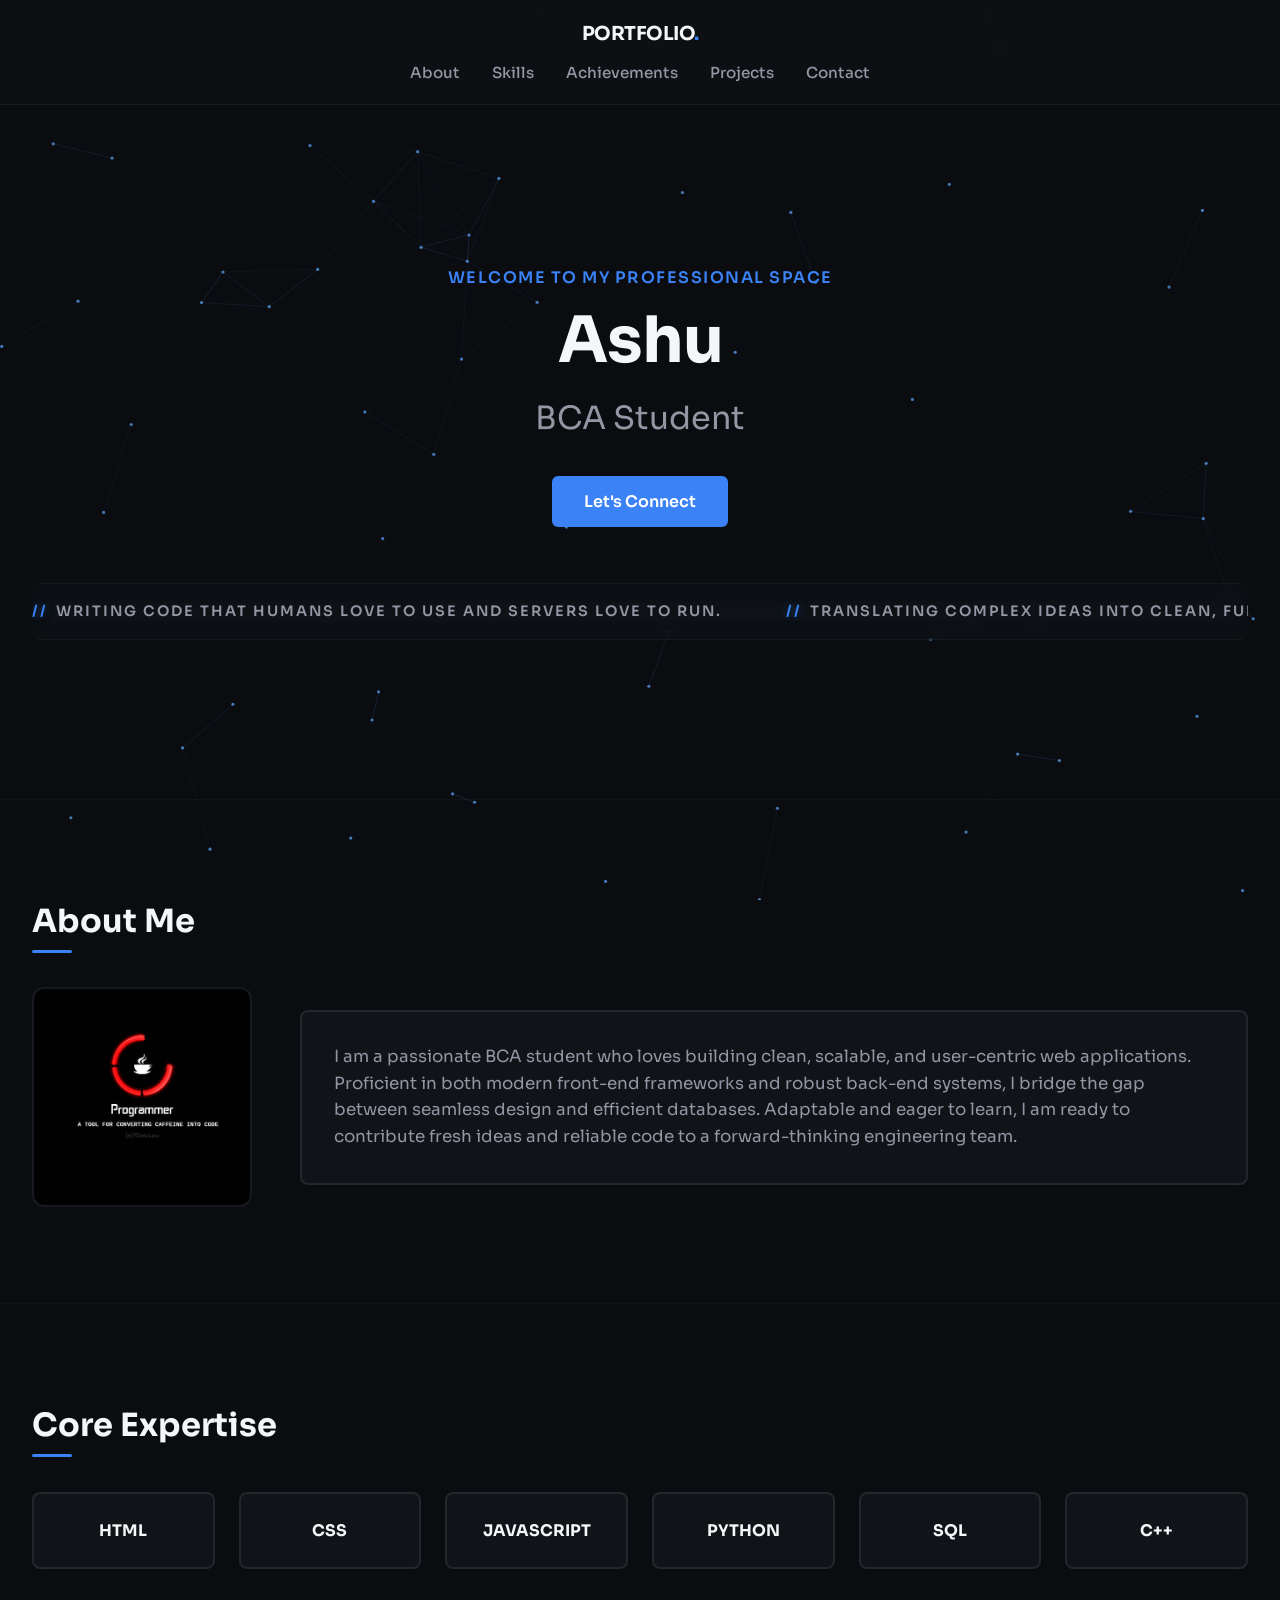
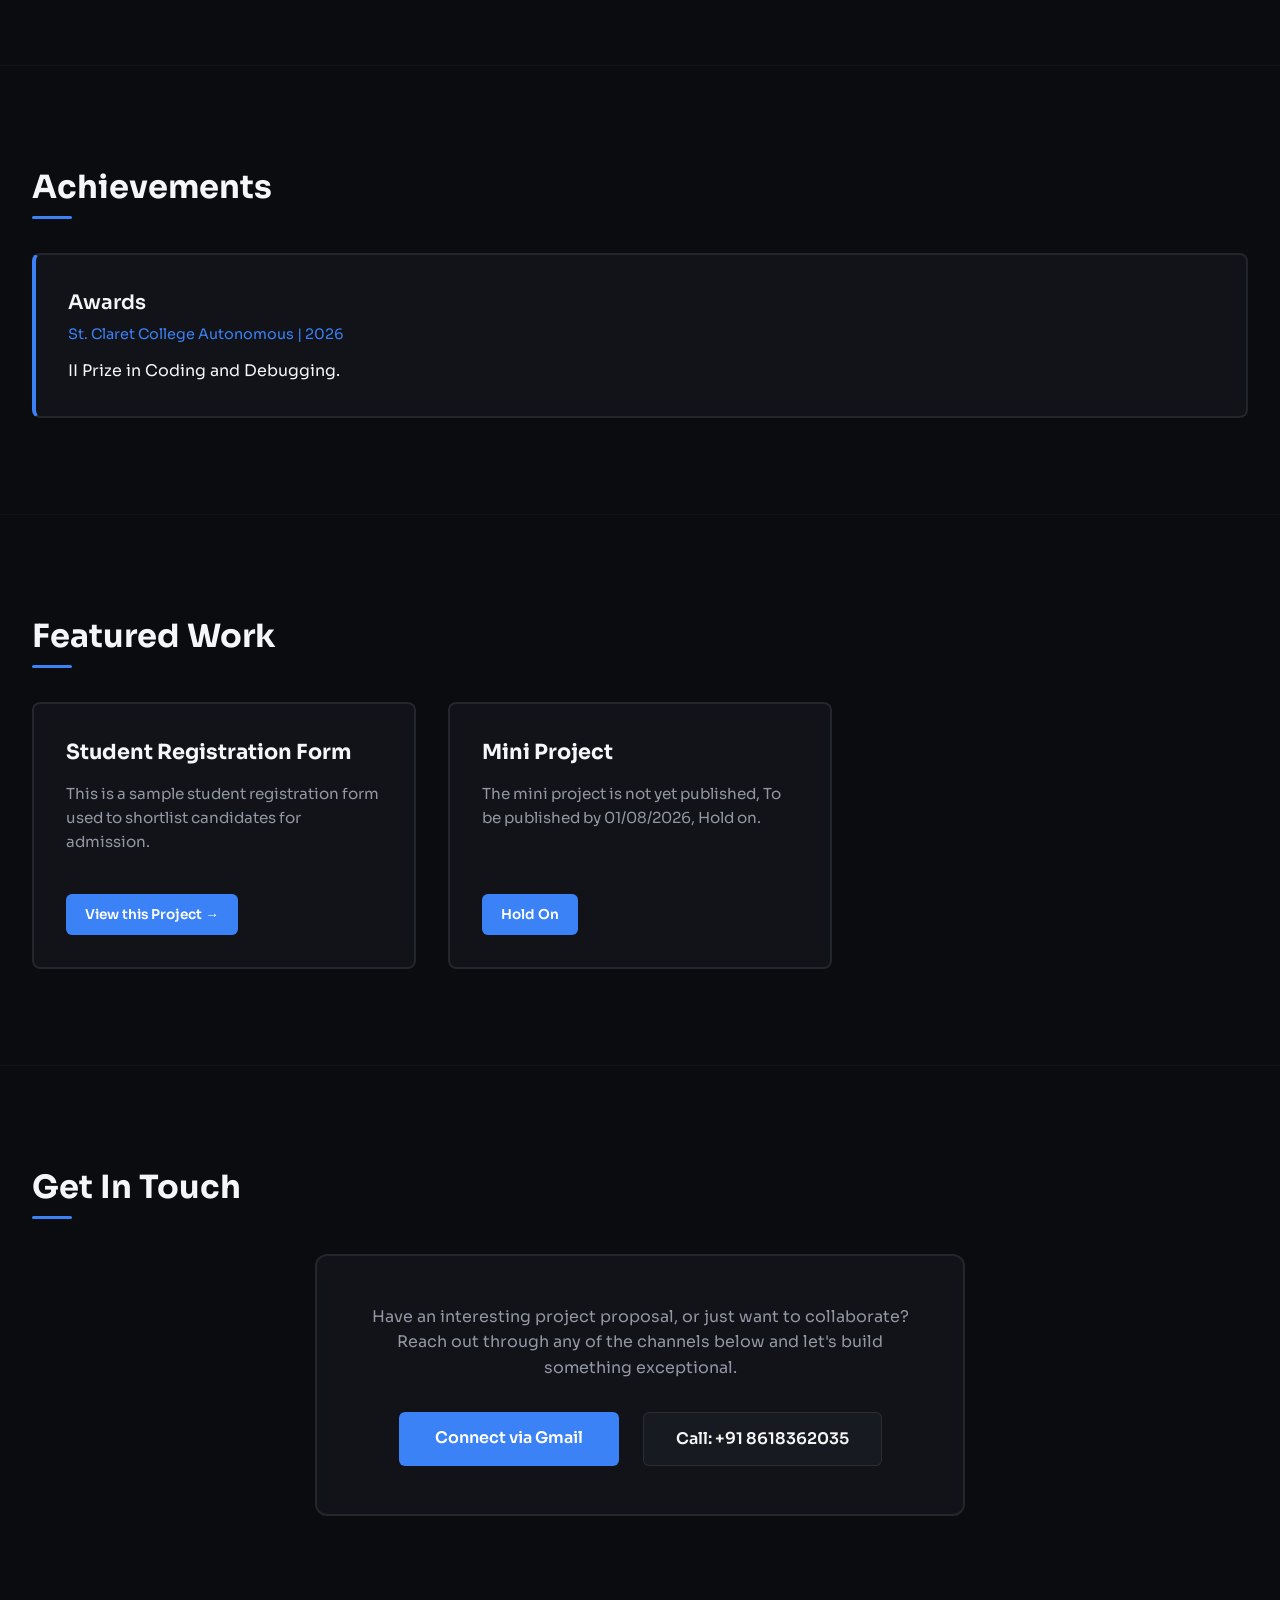
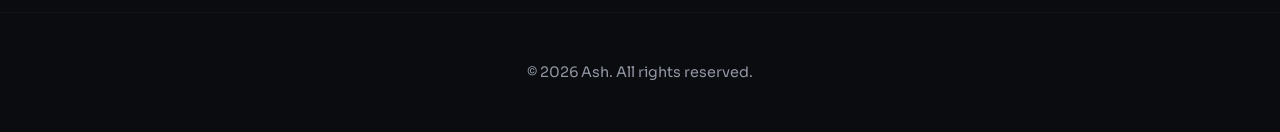
==== commit 8a59e657: "Jul 13, 2026, 1:49 PM" ====
--- a/index.html
+++ b/index.html
@@ -38,7 +38,7 @@
         <!-- Hero Section -->
         <section class="section hero">
             <div class="hero-tag">Welcome to my professional space</div>
-            <h1 class="hero-name">Ashwin </h1>
+            <h1 class="hero-name">Ashu </h1>
             <div class="hero-designation">BCA Student </div>
             <a href="#contact" class="btn">Let's Connect</a>
 
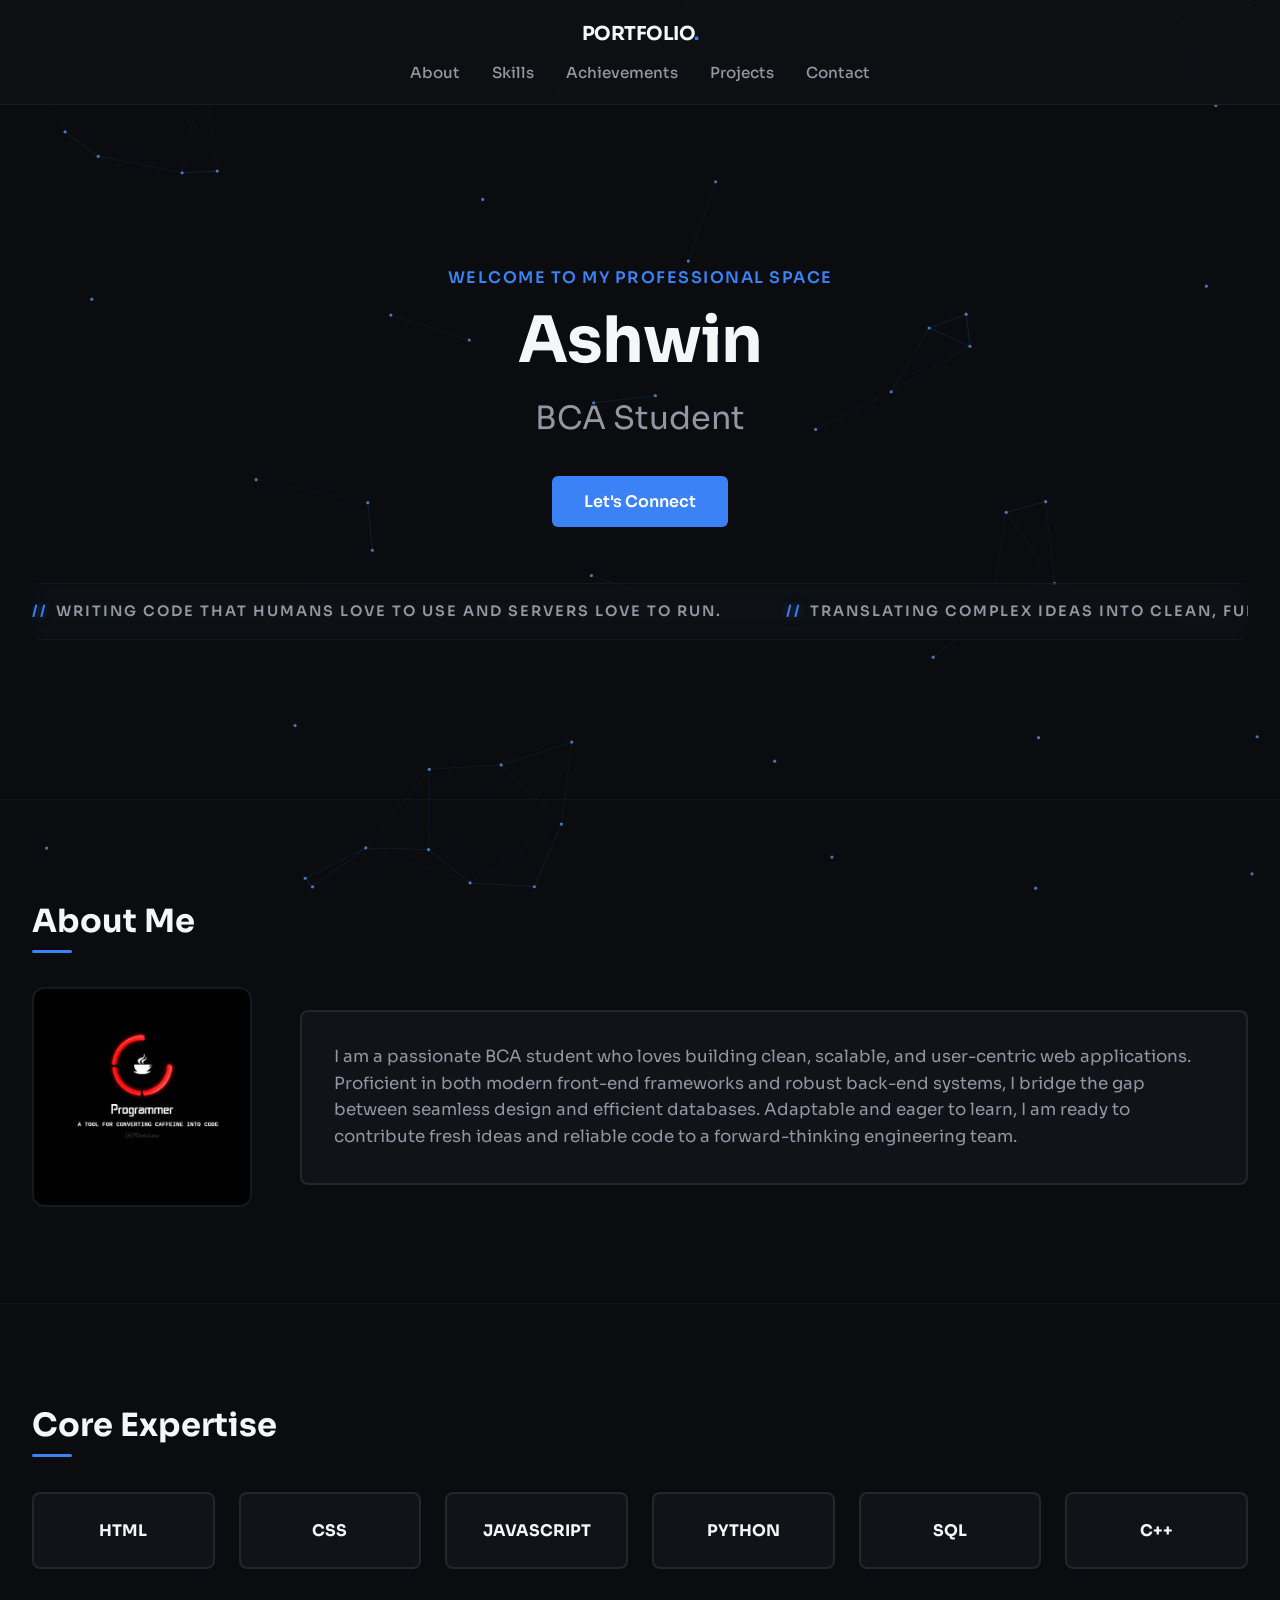
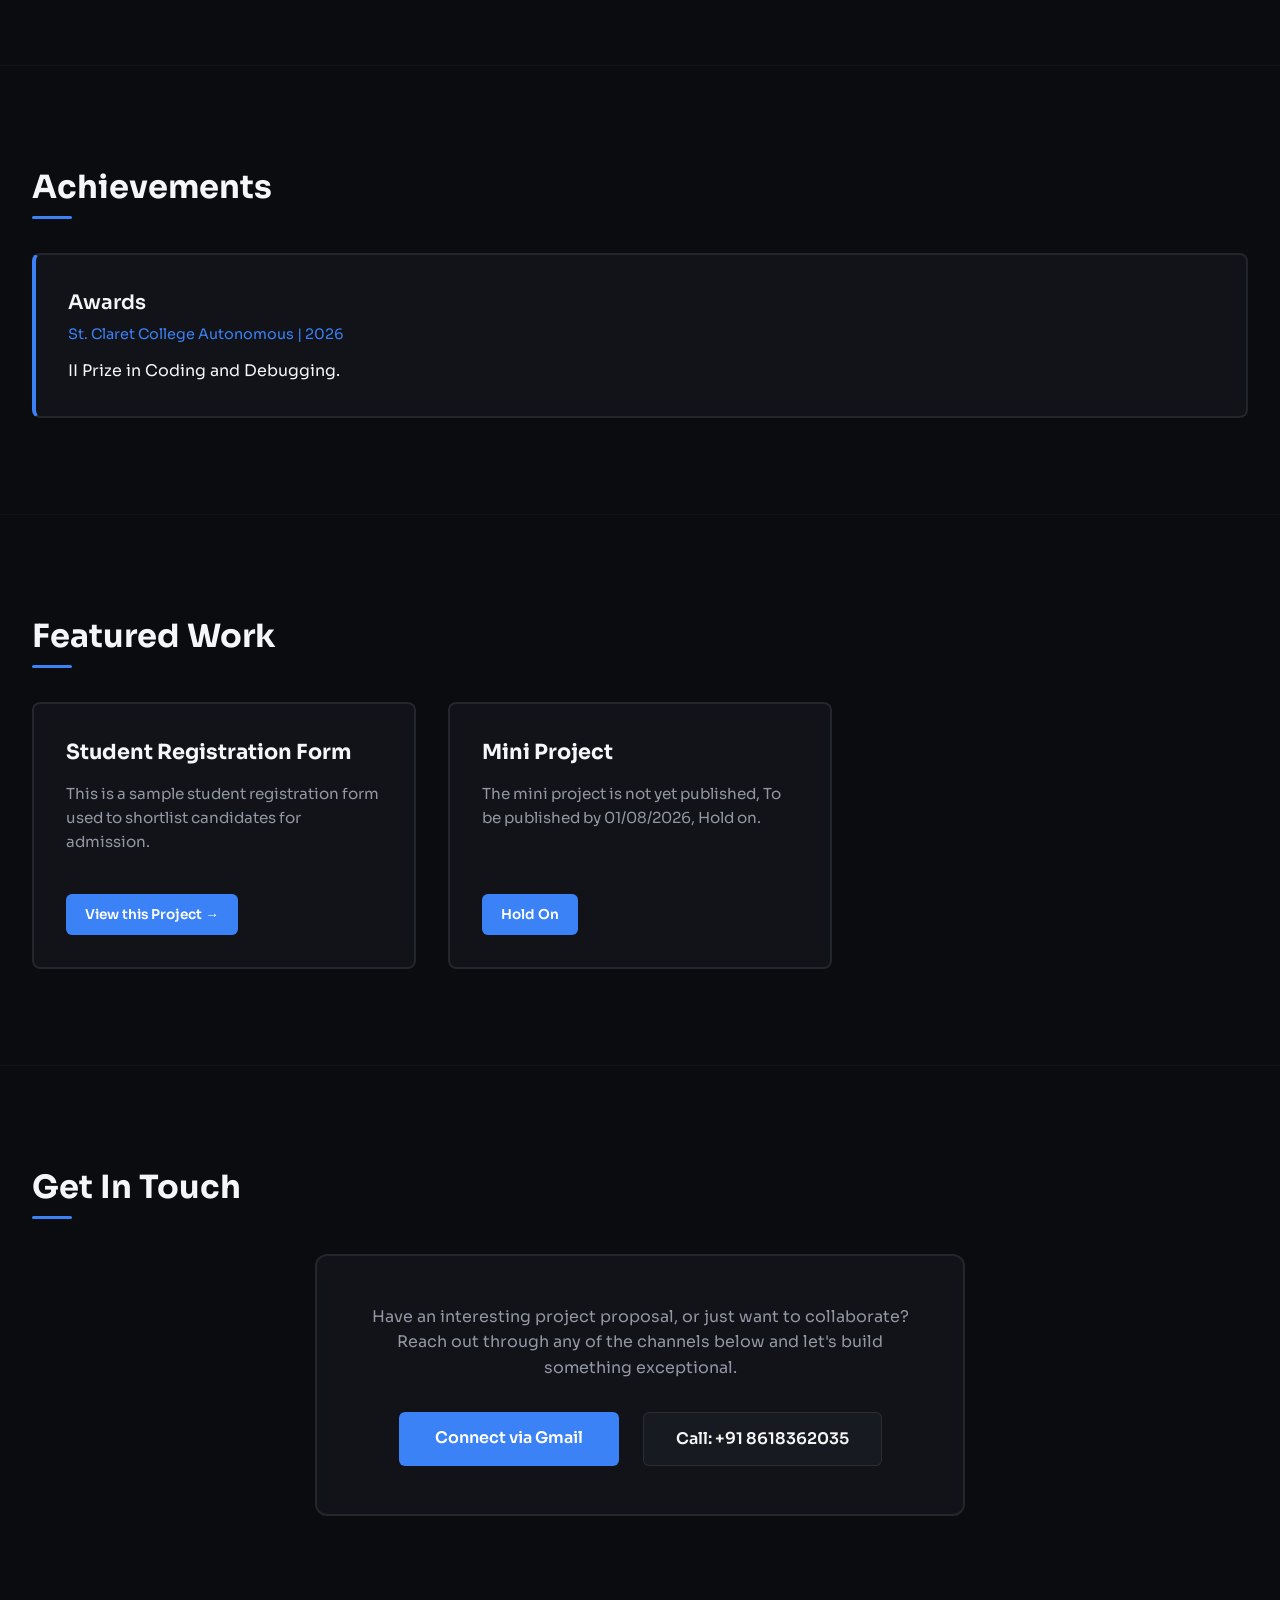
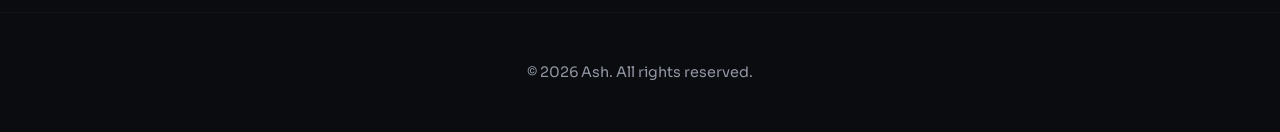
==== commit e9dd3a7c: "Jul 13, 2026, 1:50 PM" ====
--- a/index.html
+++ b/index.html
@@ -38,7 +38,7 @@
         <!-- Hero Section -->
         <section class="section hero">
             <div class="hero-tag">Welcome to my professional space</div>
-            <h1 class="hero-name">Ashu </h1>
+            <h1 class="hero-name">Ashwin  </h1>
             <div class="hero-designation">BCA Student </div>
             <a href="#contact" class="btn">Let's Connect</a>
 
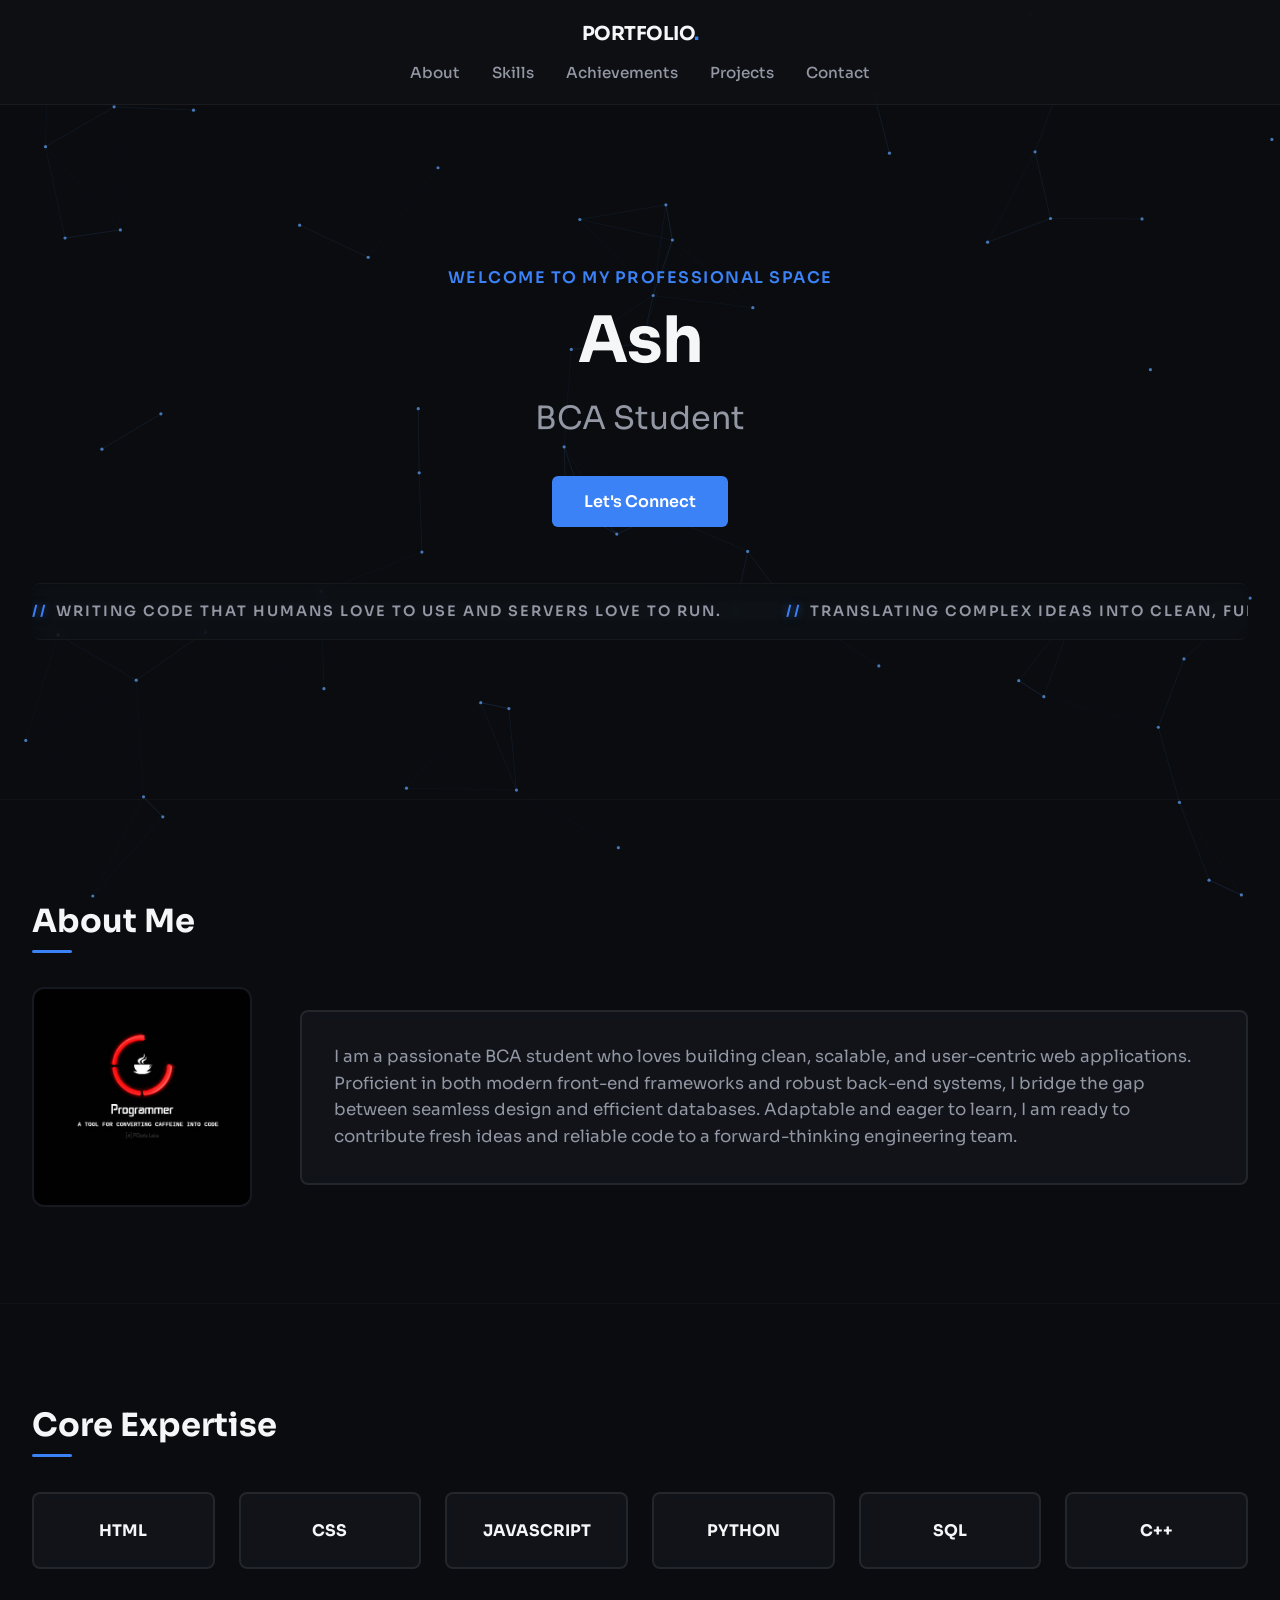
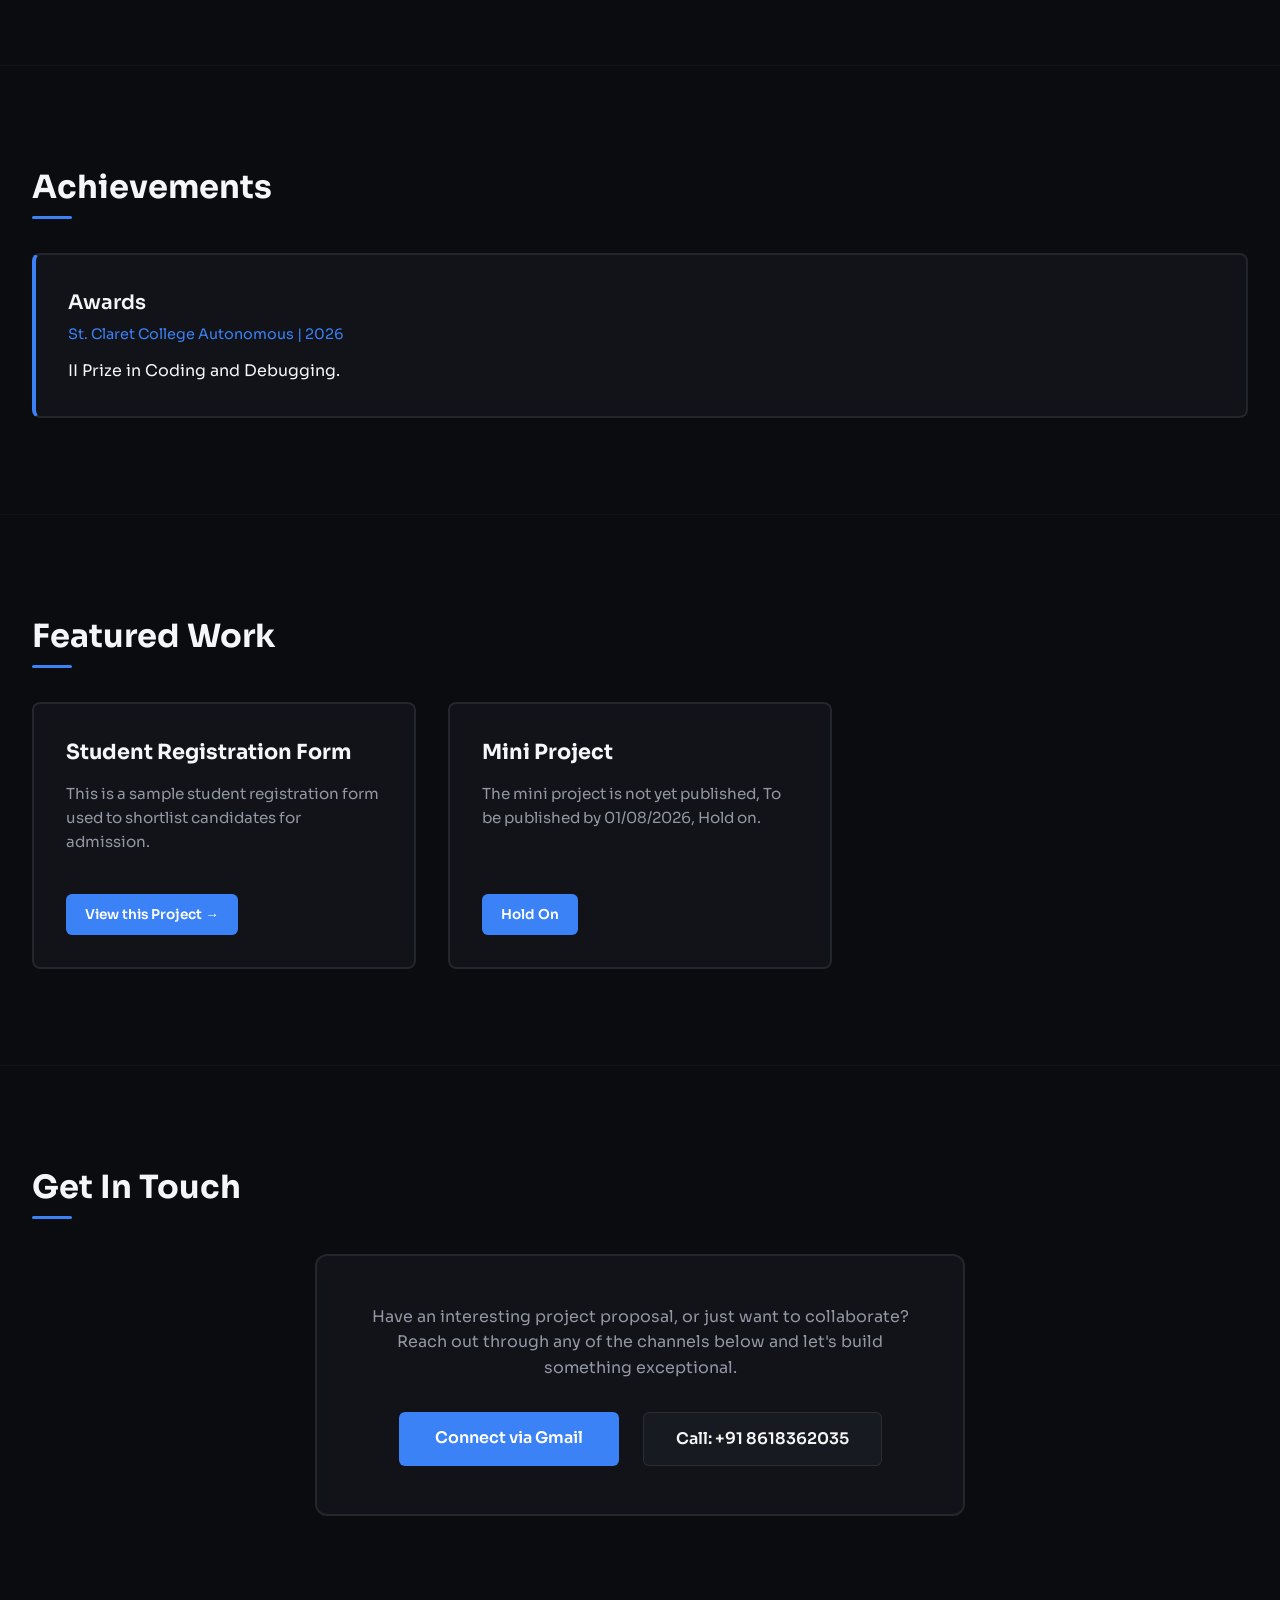
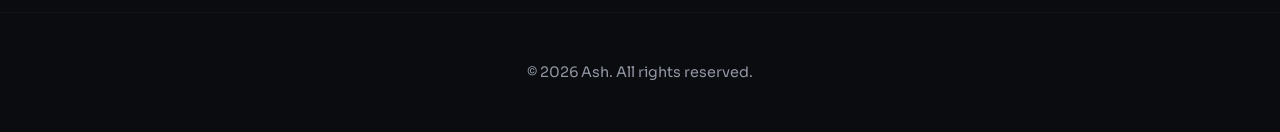
==== commit 0d285b21: "Jul 13, 2026, 1:52 PM" ====
--- a/index.html
+++ b/index.html
@@ -38,7 +38,7 @@
         <!-- Hero Section -->
         <section class="section hero">
             <div class="hero-tag">Welcome to my professional space</div>
-            <h1 class="hero-name">Ashwin  </h1>
+            <h1 class="hero-name">Ash </h1>
             <div class="hero-designation">BCA Student </div>
             <a href="#contact" class="btn">Let's Connect</a>
 
